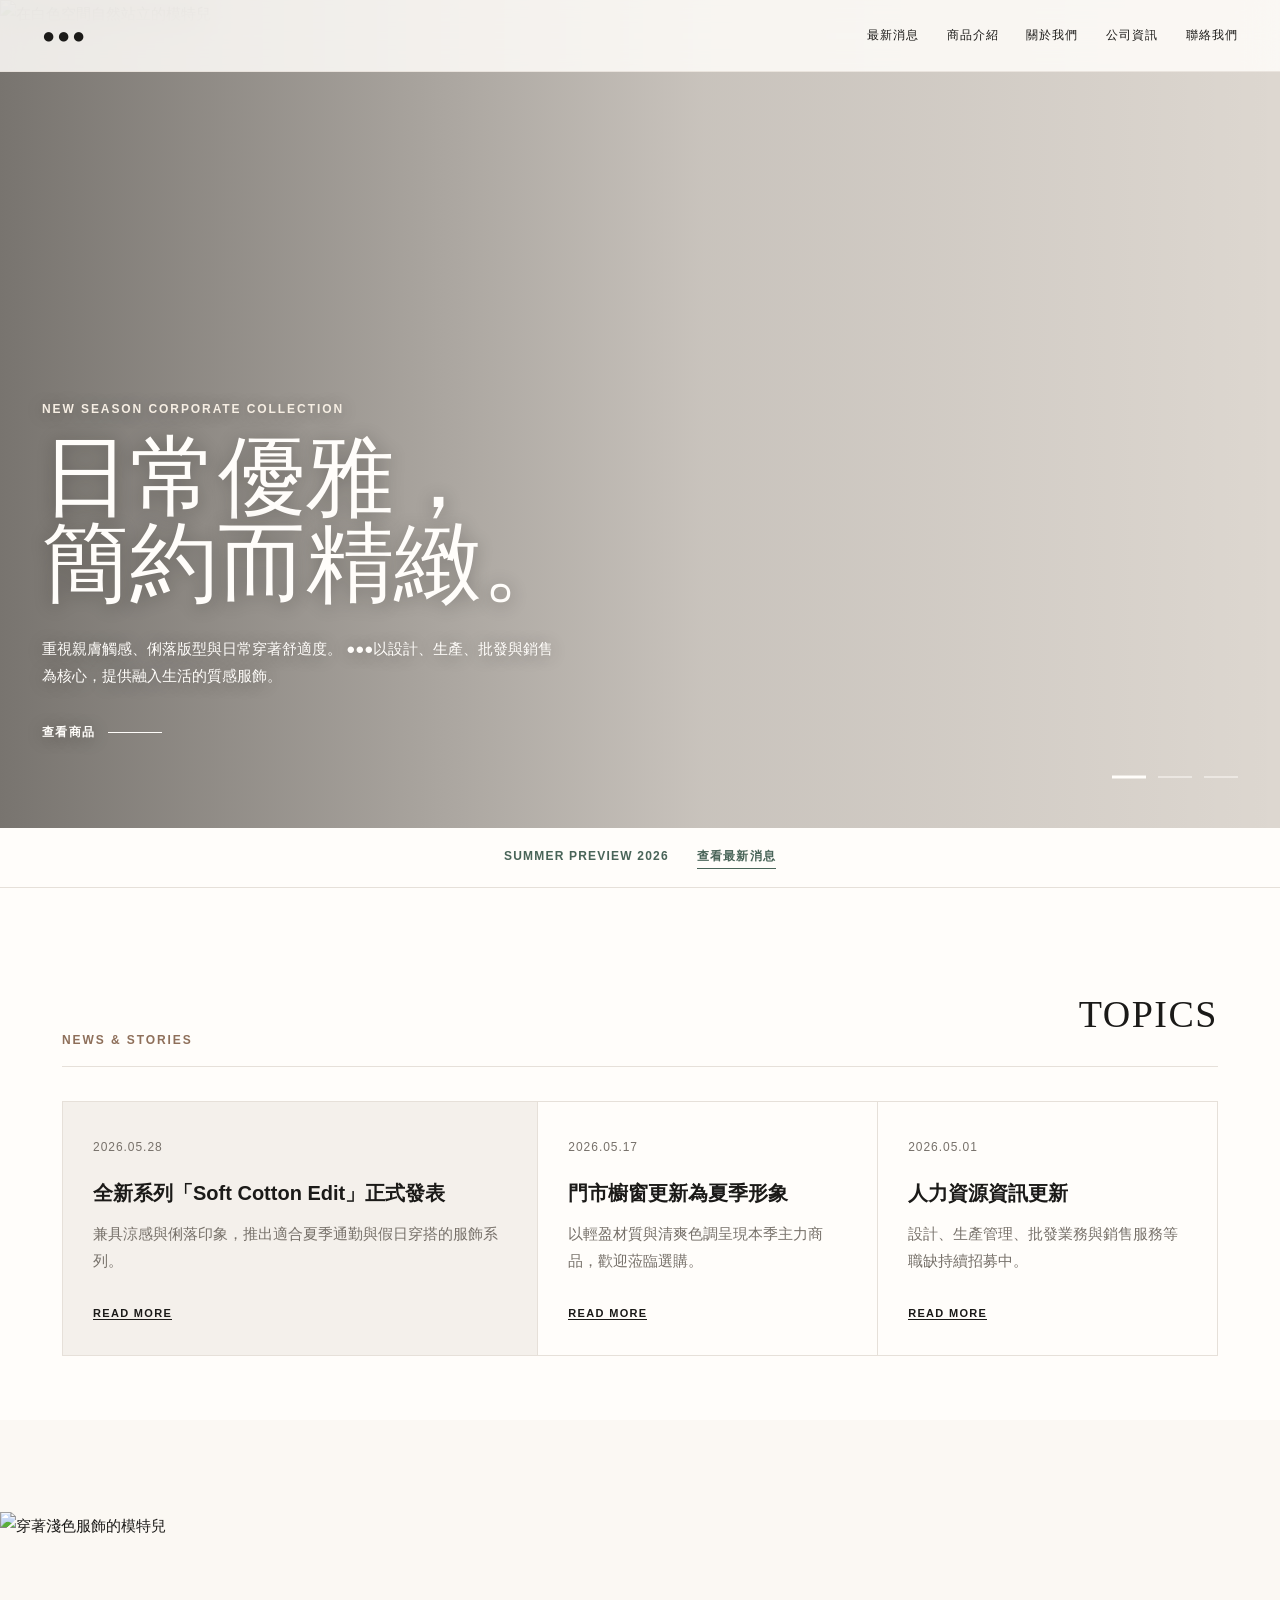
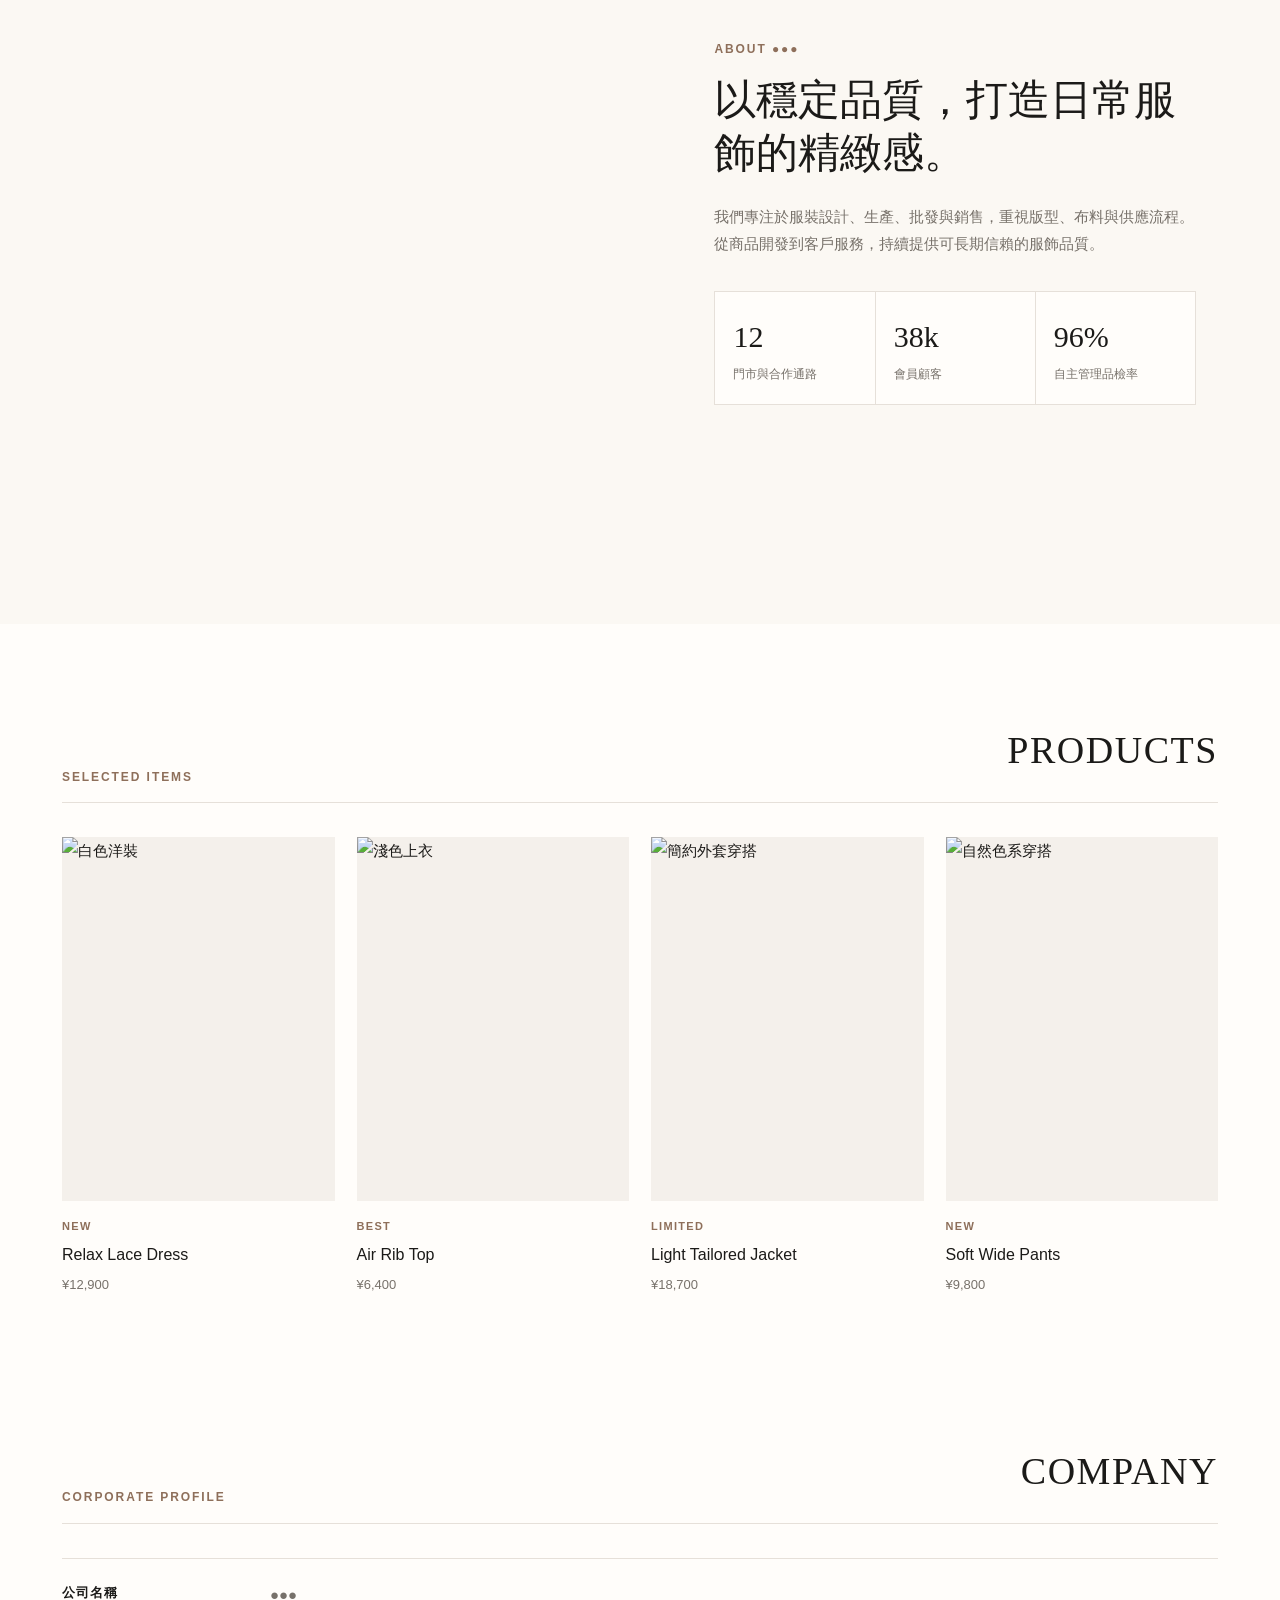
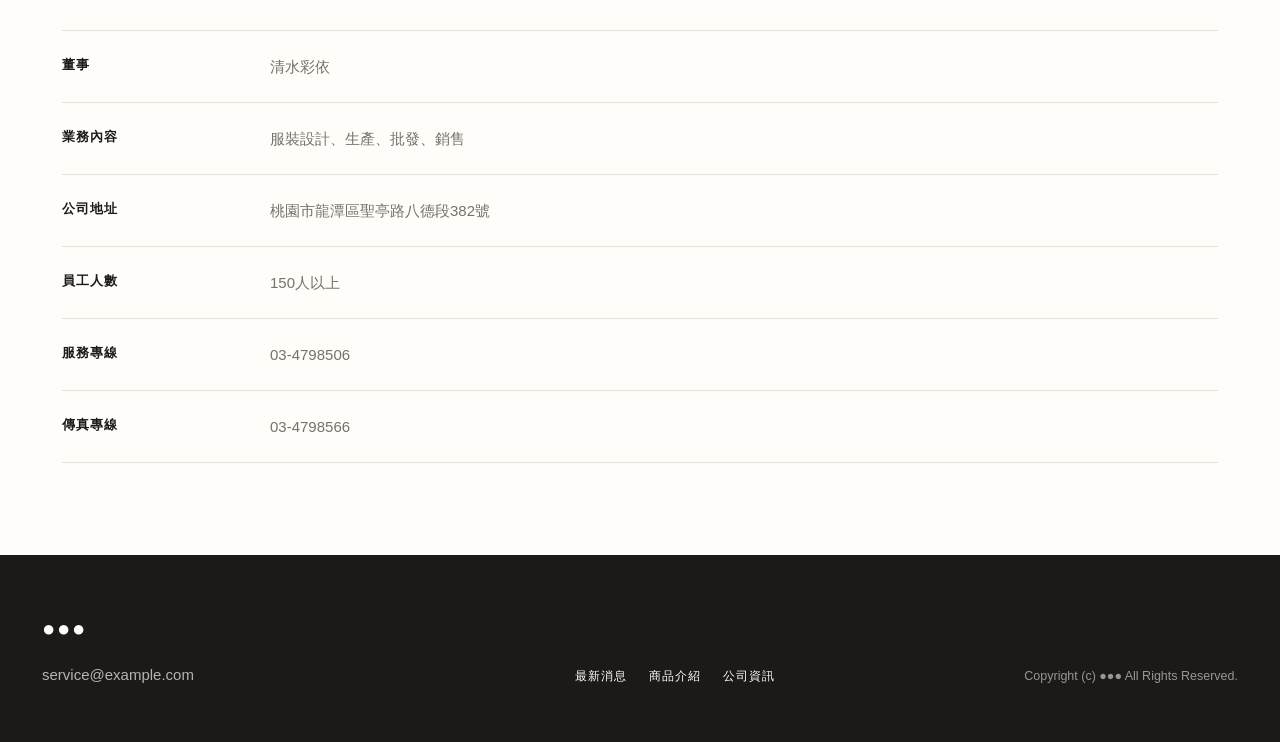
==== index.html @ ce02db8c "Create corporate preview site" ====
<!doctype html>
<html lang="ja">
  <head>
    <meta charset="utf-8">
    <meta name="viewport" content="width=device-width, initial-scale=1">
    <title>●●● | 企業網站</title>
    <meta
      name="description"
      content="●●●企業網站。介紹服裝設計、生產、批發、銷售服務，以及最新消息與商品資訊。"
    >
    <link rel="preconnect" href="https://images.unsplash.com">
    <link rel="stylesheet" href="styles.css?v=hero-spacing-2">
  </head>
  <body>
    <header class="site-header" data-header>
      <a class="brand" href="#top" aria-label="●●● top">●●●</a>
      <button class="menu-toggle" type="button" aria-label="開啟選單" aria-expanded="false" data-menu-toggle>
        <span></span>
        <span></span>
      </button>
      <nav class="site-nav" data-nav>
        <a href="#topics">最新消息</a>
        <a href="#products">商品介紹</a>
        <a href="#about">關於我們</a>
        <a href="#company">公司資訊</a>
        <a href="#contact">聯絡我們</a>
      </nav>
    </header>

    <main id="top">
      <section class="hero" aria-label="主視覺" data-hero-slider>
        <div class="hero-slides">
          <article class="hero-slide is-active" data-hero-slide>
            <picture>
              <source
                media="(max-width: 700px)"
                srcset="https://images.unsplash.com/photo-1529139574466-a303027c1d8b?auto=format&fit=crop&w=900&q=82"
              >
              <img
                src="https://images.unsplash.com/photo-1483985988355-763728e1935b?auto=format&fit=crop&w=1800&q=82"
                alt="在白色空間自然站立的模特兒"
              >
            </picture>
            <div class="hero-copy">
              <p class="eyebrow">NEW SEASON CORPORATE COLLECTION</p>
              <h1>日常優雅，<br>簡約而精緻。</h1>
              <p>
                重視親膚觸感、俐落版型與日常穿著舒適度。
                ●●●以設計、生產、批發與銷售為核心，提供融入生活的質感服飾。
              </p>
              <a class="text-link" href="#products">查看商品</a>
            </div>
          </article>

          <article class="hero-slide" data-hero-slide>
            <picture>
              <source
                media="(max-width: 700px)"
                srcset="https://images.unsplash.com/photo-1503341455253-b2e723bb3dbb?auto=format&fit=crop&w=900&q=82"
              >
              <img
                src="https://images.unsplash.com/photo-1496747611176-843222e1e57c?auto=format&fit=crop&w=1800&q=82"
                alt="穿著淺色服裝的模特兒"
              >
            </picture>
            <div class="hero-copy">
              <p class="eyebrow">SOFT COTTON EDIT</p>
              <h1>輕盈材質，<br>迎接暖日。</h1>
              <p>
                以輕盈、透氣與細緻質感打造夏季衣著。
                從通勤到假日，都能自在搭配。
              </p>
              <a class="text-link" href="#topics">查看最新消息</a>
            </div>
          </article>

          <article class="hero-slide" data-hero-slide>
            <picture>
              <source
                media="(max-width: 700px)"
                srcset="https://images.unsplash.com/photo-1515886657613-9f3515b0c78f?auto=format&fit=crop&w=900&q=82"
              >
              <img
                src="https://images.unsplash.com/photo-1509631179647-0177331693ae?auto=format&fit=crop&w=1800&q=82"
                alt="自然色系的穿搭"
              >
            </picture>
            <div class="hero-copy">
              <p class="eyebrow">BRAND PHILOSOPHY</p>
              <h1>為真實生活<br>而設計。</h1>
              <p>
                從設計、生產到銷售服務，建立穩定且完整的服飾供應流程。
                讓每一次選購都更安心、更有質感。
              </p>
              <a class="text-link" href="#about">關於我們</a>
            </div>
          </article>
        </div>

        <div class="hero-controls" aria-label="主視覺輪播操作">
          <button class="hero-dot is-active" type="button" aria-label="顯示第1張" data-hero-dot></button>
          <button class="hero-dot" type="button" aria-label="顯示第2張" data-hero-dot></button>
          <button class="hero-dot" type="button" aria-label="顯示第3張" data-hero-dot></button>
        </div>
      </section>

      <section class="announcement" aria-label="公告">
        <p>SUMMER PREVIEW 2026</p>
        <a href="#topics">查看最新消息</a>
      </section>

      <section class="section topics-section" id="topics">
        <div class="section-heading">
          <p class="eyebrow">NEWS & STORIES</p>
          <h2>TOPICS</h2>
        </div>
        <div class="topics-list">
          <article class="topic-card featured-topic">
            <time datetime="2026-05-28">2026.05.28</time>
            <h3>全新系列「Soft Cotton Edit」正式發表</h3>
            <p>兼具涼感與俐落印象，推出適合夏季通勤與假日穿搭的服飾系列。</p>
            <a href="#">READ MORE</a>
          </article>
          <article class="topic-card">
            <time datetime="2026-05-17">2026.05.17</time>
            <h3>門市櫥窗更新為夏季形象</h3>
            <p>以輕盈材質與清爽色調呈現本季主力商品，歡迎蒞臨選購。</p>
            <a href="#">READ MORE</a>
          </article>
          <article class="topic-card">
            <time datetime="2026-05-01">2026.05.01</time>
            <h3>人力資源資訊更新</h3>
            <p>設計、生產管理、批發業務與銷售服務等職缺持續招募中。</p>
            <a href="#">READ MORE</a>
          </article>
        </div>
      </section>

      <section class="section split-feature" id="about">
        <div class="feature-image">
          <img
            src="https://images.unsplash.com/photo-1515886657613-9f3515b0c78f?auto=format&fit=crop&w=1200&q=82"
            alt="穿著淺色服飾的模特兒"
          >
        </div>
        <div class="feature-copy">
          <p class="eyebrow">ABOUT ●●●</p>
          <h2>以穩定品質，打造日常服飾的精緻感。</h2>
          <p>
            我們專注於服裝設計、生產、批發與銷售，重視版型、布料與供應流程。
            從商品開發到客戶服務，持續提供可長期信賴的服飾品質。
          </p>
          <dl class="stats">
            <div>
              <dt>12</dt>
              <dd>門市與合作通路</dd>
            </div>
            <div>
              <dt>38k</dt>
              <dd>會員顧客</dd>
            </div>
            <div>
              <dt>96%</dt>
              <dd>自主管理品檢率</dd>
            </div>
          </dl>
        </div>
      </section>

      <section class="section product-section" id="products">
        <div class="section-heading">
          <p class="eyebrow">SELECTED ITEMS</p>
          <h2>PRODUCTS</h2>
        </div>
        <div class="product-grid">
          <article class="product-card">
            <img
              src="https://images.unsplash.com/photo-1539008835657-9e8e9680c956?auto=format&fit=crop&w=900&q=82"
              alt="白色洋裝"
            >
            <div>
              <span>NEW</span>
              <h3>Relax Lace Dress</h3>
              <p>¥12,900</p>
            </div>
          </article>
          <article class="product-card">
            <img
              src="https://images.unsplash.com/photo-1495385794356-15371f348c31?auto=format&fit=crop&w=900&q=82"
              alt="淺色上衣"
            >
            <div>
              <span>BEST</span>
              <h3>Air Rib Top</h3>
              <p>¥6,400</p>
            </div>
          </article>
          <article class="product-card">
            <img
              src="https://images.unsplash.com/photo-1503342217505-b0a15ec3261c?auto=format&fit=crop&w=900&q=82"
              alt="簡約外套穿搭"
            >
            <div>
              <span>LIMITED</span>
              <h3>Light Tailored Jacket</h3>
              <p>¥18,700</p>
            </div>
          </article>
          <article class="product-card">
            <img
              src="https://images.unsplash.com/photo-1509631179647-0177331693ae?auto=format&fit=crop&w=900&q=82"
              alt="自然色系穿搭"
            >
            <div>
              <span>NEW</span>
              <h3>Soft Wide Pants</h3>
              <p>¥9,800</p>
            </div>
          </article>
        </div>
      </section>

      <section class="section company-section" id="company">
        <div class="section-heading">
          <p class="eyebrow">CORPORATE PROFILE</p>
          <h2>COMPANY</h2>
        </div>
        <div class="company-table" role="table" aria-label="公司資訊">
          <div role="row">
            <strong role="cell">公司名稱</strong>
            <span role="cell">●●●</span>
          </div>
          <div role="row">
            <strong role="cell">董事</strong>
            <span role="cell">清水彩依</span>
          </div>
          <div role="row">
            <strong role="cell">業務內容</strong>
            <span role="cell">服裝設計、生產、批發、銷售</span>
          </div>
          <div role="row">
            <strong role="cell">公司地址</strong>
            <span role="cell">桃園市龍潭區聖亭路八德段382號</span>
          </div>
          <div role="row">
            <strong role="cell">員工人數</strong>
            <span role="cell">150人以上</span>
          </div>
          <div role="row">
            <strong role="cell">服務專線</strong>
            <span role="cell">03-4798506</span>
          </div>
          <div role="row">
            <strong role="cell">傳真專線</strong>
            <span role="cell">03-4798566</span>
          </div>
        </div>
      </section>
    </main>

    <footer class="site-footer" id="contact">
      <div>
        <a class="brand" href="#top">●●●</a>
        <p>service@example.com</p>
      </div>
      <nav aria-label="頁尾導覽">
        <a href="#topics">最新消息</a>
        <a href="#products">商品介紹</a>
        <a href="#company">公司資訊</a>
      </nav>
      <small>Copyright (c) ●●● All Rights Reserved.</small>
    </footer>

    <script src="script.js"></script>
  </body>
</html>
---- styles.css ----
:root {
  --ink: #1b1a18;
  --muted: #77716a;
  --line: #e6e0d9;
  --paper: #fffdfa;
  --soft: #f4f0eb;
  --accent: #8e6f5a;
  --green: #496458;
}

* {
  box-sizing: border-box;
}

html {
  scroll-behavior: smooth;
}

body {
  margin: 0;
  background: var(--paper);
  color: var(--ink);
  font-family: "Helvetica Neue", Arial, "Hiragino Kaku Gothic ProN", Meiryo, sans-serif;
  font-size: 15px;
  line-height: 1.8;
}

a {
  color: inherit;
  text-decoration: none;
}

img {
  display: block;
  width: 100%;
}

.site-header {
  position: fixed;
  z-index: 20;
  top: 0;
  left: 0;
  right: 0;
  display: flex;
  align-items: center;
  justify-content: space-between;
  min-height: 72px;
  padding: 0 42px;
  background: rgba(255, 253, 250, 0.86);
  border-bottom: 1px solid rgba(230, 224, 217, 0.8);
  backdrop-filter: blur(16px);
  transition: background 0.25s ease, min-height 0.25s ease;
}

.site-header.is-scrolled {
  min-height: 60px;
  background: rgba(255, 253, 250, 0.96);
}

.brand {
  font-family: Georgia, "Times New Roman", serif;
  font-size: 22px;
  letter-spacing: 0.08em;
  white-space: nowrap;
}

.site-nav {
  display: flex;
  align-items: center;
  gap: 28px;
  font-size: 12px;
  letter-spacing: 0.08em;
}

.site-nav a {
  position: relative;
  padding: 6px 0;
}

.site-nav a::after {
  position: absolute;
  left: 0;
  right: 0;
  bottom: 0;
  height: 1px;
  background: currentColor;
  content: "";
  transform: scaleX(0);
  transform-origin: left;
  transition: transform 0.25s ease;
}

.site-nav a:hover::after {
  transform: scaleX(1);
}

.menu-toggle {
  display: none;
  width: 42px;
  height: 42px;
  padding: 0;
  background: transparent;
  border: 0;
}

.menu-toggle span {
  display: block;
  width: 24px;
  height: 1px;
  margin: 7px auto;
  background: var(--ink);
}

.hero {
  position: relative;
  min-height: 92vh;
  display: grid;
  align-items: end;
  overflow: hidden;
  background: #ddd7d0;
}

.hero-slides,
.hero-slide,
.hero-slide picture,
.hero-slide img {
  position: absolute;
  inset: 0;
  height: 100%;
}

.hero-slide {
  display: grid;
  align-items: end;
  opacity: 0;
  visibility: hidden;
  transition: opacity 1s ease, visibility 1s ease;
}

.hero-slide.is-active {
  opacity: 1;
  visibility: visible;
}

.hero-slide img {
  object-fit: cover;
  object-position: center;
  filter: saturate(0.9);
  transform: scale(1.03);
  transition: transform 6s ease;
}

.hero-slide.is-active img {
  transform: scale(1);
}

.hero::after {
  position: absolute;
  inset: 0;
  background: linear-gradient(90deg, rgba(20, 18, 15, 0.5), rgba(20, 18, 15, 0.1) 55%, rgba(20, 18, 15, 0));
  content: "";
}

.hero-copy {
  position: relative;
  z-index: 1;
  max-width: 720px;
  padding: 128px 42px 84px;
  color: #fffdfa;
  align-self: end;
  text-shadow: 0 2px 18px rgba(20, 18, 15, 0.32);
}

.hero-controls {
  position: absolute;
  z-index: 2;
  right: 42px;
  bottom: 42px;
  display: flex;
  gap: 12px;
}

.hero-dot {
  width: 34px;
  height: 2px;
  padding: 10px 0;
  background: transparent;
  border: 0;
  cursor: pointer;
}

.hero-dot::before {
  display: block;
  width: 100%;
  height: 2px;
  background: rgba(255, 253, 250, 0.45);
  content: "";
  transition: background 0.25s ease, transform 0.25s ease;
}

.hero-dot.is-active::before,
.hero-dot:hover::before {
  background: #fffdfa;
  transform: scaleY(1.5);
}

.eyebrow {
  margin: 0 0 14px;
  color: var(--accent);
  font-size: 12px;
  font-weight: 700;
  letter-spacing: 0.16em;
}

.hero-copy .eyebrow {
  color: #f6eee3;
}

h1,
h2,
h3,
p {
  overflow-wrap: anywhere;
}

h1 {
  margin: 0;
  font-family: Georgia, "Times New Roman", serif;
  font-size: clamp(44px, 7vw, 88px);
  font-weight: 400;
  line-height: 0.98;
}

.hero-copy p:not(.eyebrow) {
  max-width: 520px;
  margin: 28px 0;
}

.text-link {
  display: inline-flex;
  align-items: center;
  gap: 12px;
  font-size: 12px;
  font-weight: 700;
  letter-spacing: 0.12em;
}

.text-link::after {
  width: 54px;
  height: 1px;
  background: currentColor;
  content: "";
}

.announcement {
  display: flex;
  justify-content: center;
  gap: 28px;
  padding: 18px 24px;
  border-bottom: 1px solid var(--line);
  color: var(--green);
  font-size: 12px;
  font-weight: 700;
  letter-spacing: 0.1em;
  text-align: center;
}

.announcement p {
  margin: 0;
}

.announcement a {
  border-bottom: 1px solid currentColor;
}

.section {
  max-width: 1240px;
  margin: 0 auto;
  padding: 92px 42px;
}

.section-heading {
  display: flex;
  align-items: end;
  justify-content: space-between;
  gap: 28px;
  margin-bottom: 34px;
  border-bottom: 1px solid var(--line);
}

.section-heading h2 {
  margin: 0 0 18px;
  font-family: Georgia, "Times New Roman", serif;
  font-size: 38px;
  font-weight: 400;
  letter-spacing: 0.04em;
}

.topics-section {
  padding-bottom: 64px;
}

.topics-list {
  display: grid;
  grid-template-columns: 1.4fr 1fr 1fr;
  gap: 1px;
  background: var(--line);
  border: 1px solid var(--line);
}

.topic-card {
  min-height: 240px;
  padding: 30px;
  background: var(--paper);
}

.topic-card time {
  color: var(--muted);
  font-size: 12px;
  letter-spacing: 0.08em;
}

.topic-card h3 {
  margin: 20px 0 12px;
  font-size: 20px;
  line-height: 1.45;
}

.topic-card p {
  margin: 0 0 24px;
  color: var(--muted);
}

.topic-card a {
  font-size: 11px;
  font-weight: 700;
  letter-spacing: 0.12em;
  border-bottom: 1px solid currentColor;
}

.featured-topic {
  background: var(--soft);
}

.split-feature {
  display: grid;
  grid-template-columns: minmax(0, 1fr) minmax(320px, 0.8fr);
  gap: 60px;
  align-items: center;
  max-width: none;
  padding-left: 0;
  background: #fbf8f3;
}

.feature-image {
  min-height: 620px;
}

.feature-image img {
  height: 100%;
  min-height: 620px;
  object-fit: cover;
}

.feature-copy {
  max-width: 560px;
  padding-right: 42px;
}

.feature-copy h2 {
  margin: 0 0 24px;
  font-family: Georgia, "Times New Roman", serif;
  font-size: 42px;
  font-weight: 400;
  line-height: 1.25;
}

.feature-copy > p:not(.eyebrow) {
  color: var(--muted);
}

.stats {
  display: grid;
  grid-template-columns: repeat(3, 1fr);
  gap: 1px;
  margin: 34px 0 0;
  background: var(--line);
  border: 1px solid var(--line);
}

.stats div {
  padding: 18px;
  background: var(--paper);
}

.stats dt {
  font-family: Georgia, "Times New Roman", serif;
  font-size: 30px;
}

.stats dd {
  margin: 0;
  color: var(--muted);
  font-size: 12px;
}

.product-grid {
  display: grid;
  grid-template-columns: repeat(4, minmax(0, 1fr));
  gap: 22px;
}

.product-card {
  position: relative;
}

.product-card img {
  aspect-ratio: 3 / 4;
  object-fit: cover;
  background: var(--soft);
}

.product-card div {
  display: grid;
  gap: 4px;
  padding: 16px 0 0;
}

.product-card span {
  color: var(--accent);
  font-size: 11px;
  font-weight: 700;
  letter-spacing: 0.12em;
}

.product-card h3 {
  margin: 0;
  font-size: 16px;
  font-weight: 500;
}

.product-card p {
  margin: 0;
  color: var(--muted);
  font-size: 13px;
}

.company-section {
  padding-top: 48px;
}

.company-table {
  border-top: 1px solid var(--line);
}

.company-table div {
  display: grid;
  grid-template-columns: 180px 1fr;
  gap: 28px;
  padding: 22px 0;
  border-bottom: 1px solid var(--line);
}

.company-table strong {
  font-size: 13px;
  letter-spacing: 0.08em;
}

.company-table span {
  color: var(--muted);
}

.site-footer {
  display: grid;
  grid-template-columns: 1.2fr 1fr auto;
  gap: 28px;
  align-items: end;
  padding: 54px 42px;
  background: var(--ink);
  color: #fffdfa;
}

.site-footer p {
  margin: 12px 0 0;
  color: rgba(255, 253, 250, 0.68);
}

.site-footer nav {
  display: flex;
  flex-wrap: wrap;
  gap: 22px;
  font-size: 12px;
  letter-spacing: 0.08em;
}

.site-footer small {
  color: rgba(255, 253, 250, 0.55);
}

@media (max-width: 900px) {
  .site-header {
    padding: 0 22px;
  }

  .menu-toggle {
    display: block;
  }

  .site-nav {
    position: fixed;
    top: 60px;
    left: 0;
    right: 0;
    display: none;
    padding: 24px 22px 30px;
    background: rgba(255, 253, 250, 0.98);
    border-bottom: 1px solid var(--line);
  }

  .site-nav.is-open {
    display: grid;
    gap: 12px;
  }

  .hero {
    min-height: 86vh;
  }

  .hero-copy {
    padding: 112px 24px 64px;
  }

  .hero-controls {
    right: 24px;
    bottom: 28px;
  }

  .announcement {
    flex-direction: column;
    gap: 6px;
  }

  .section {
    padding: 72px 24px;
  }

  .topics-list,
  .product-grid {
    grid-template-columns: repeat(2, minmax(0, 1fr));
  }

  .featured-topic {
    grid-column: 1 / -1;
  }

  .split-feature {
    grid-template-columns: 1fr;
    gap: 34px;
    padding-left: 0;
    padding-right: 0;
  }

  .feature-image,
  .feature-image img {
    min-height: 460px;
  }

  .feature-copy {
    max-width: none;
    padding: 0 24px 72px;
  }

  .site-footer {
    grid-template-columns: 1fr;
  }
}

@media (max-width: 560px) {
  .brand {
    font-size: 18px;
  }

  h1 {
    font-size: 42px;
  }

  .section-heading {
    display: block;
  }

  .topics-list,
  .product-grid,
  .stats {
    grid-template-columns: 1fr;
  }

  .topic-card {
    min-height: auto;
    padding: 24px;
  }

  .feature-copy h2,
  .section-heading h2 {
    font-size: 32px;
  }

  .company-table div {
    grid-template-columns: 1fr;
    gap: 8px;
  }
}
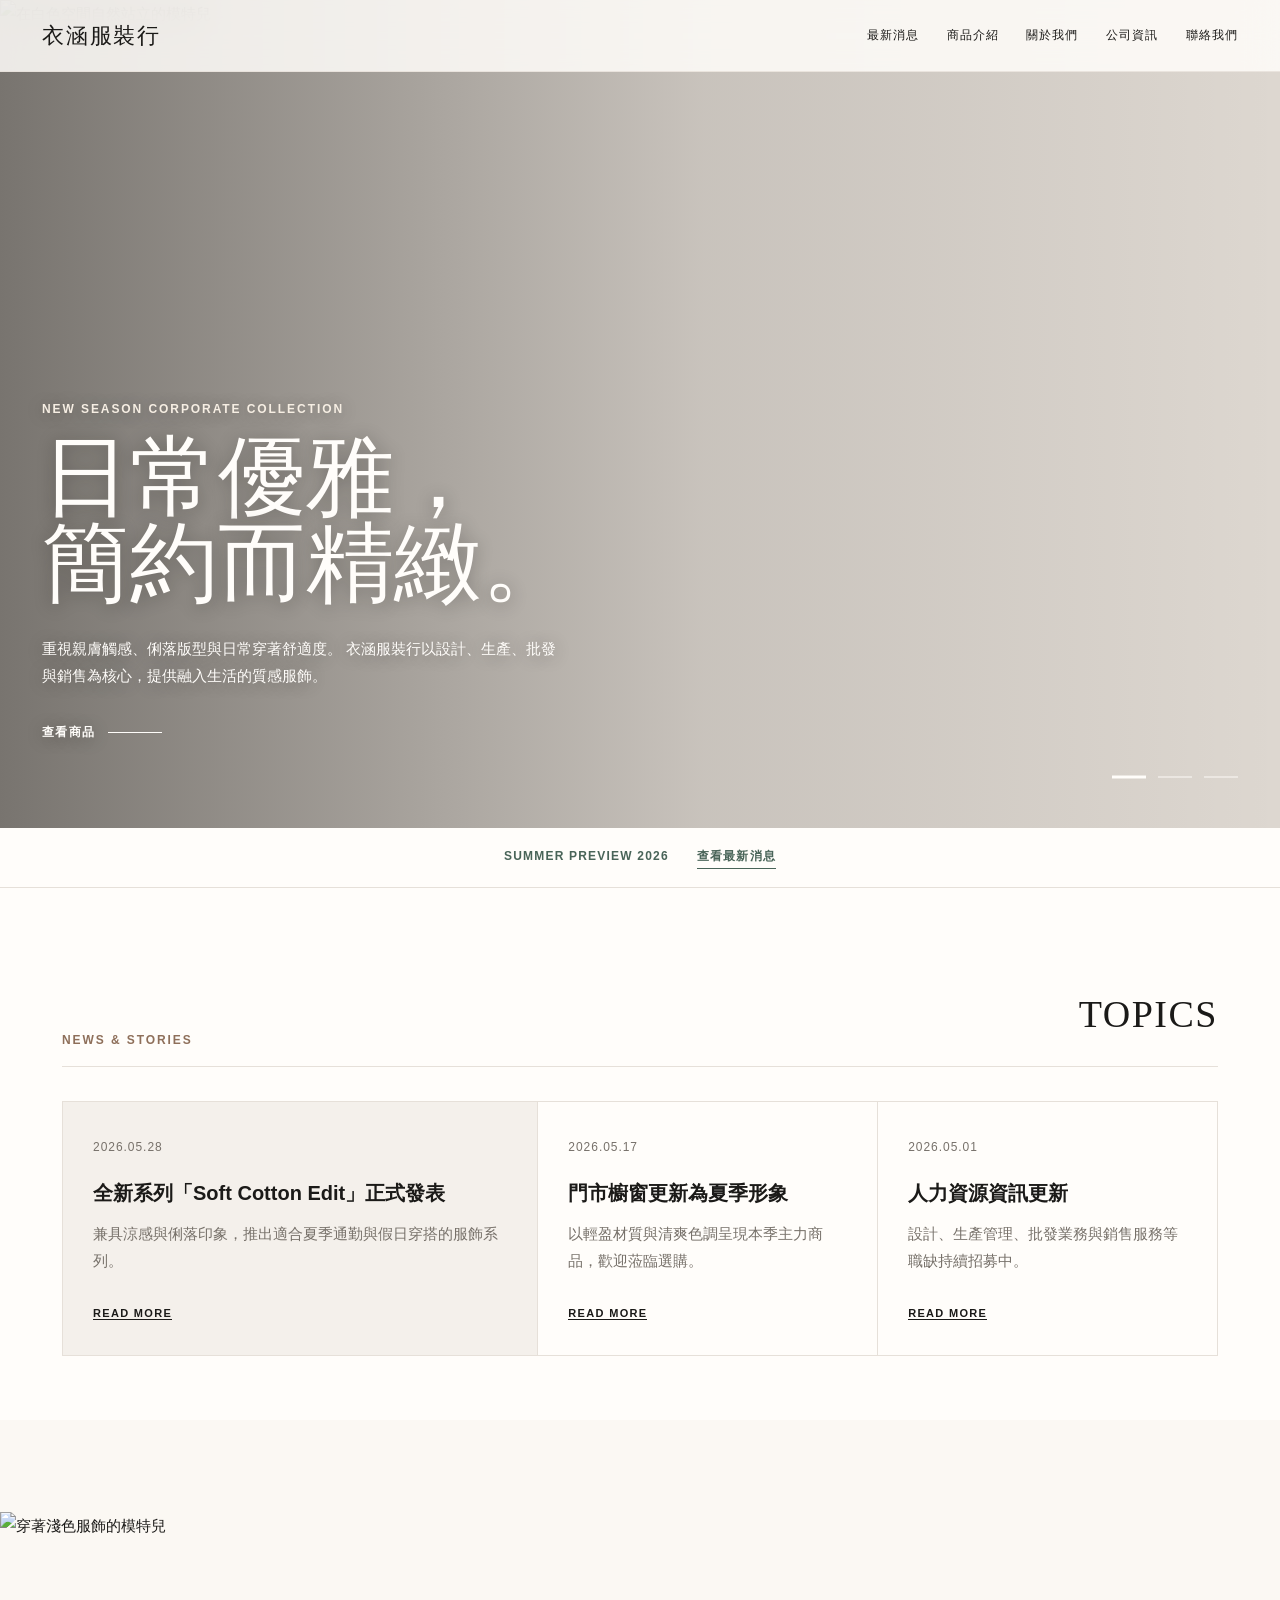
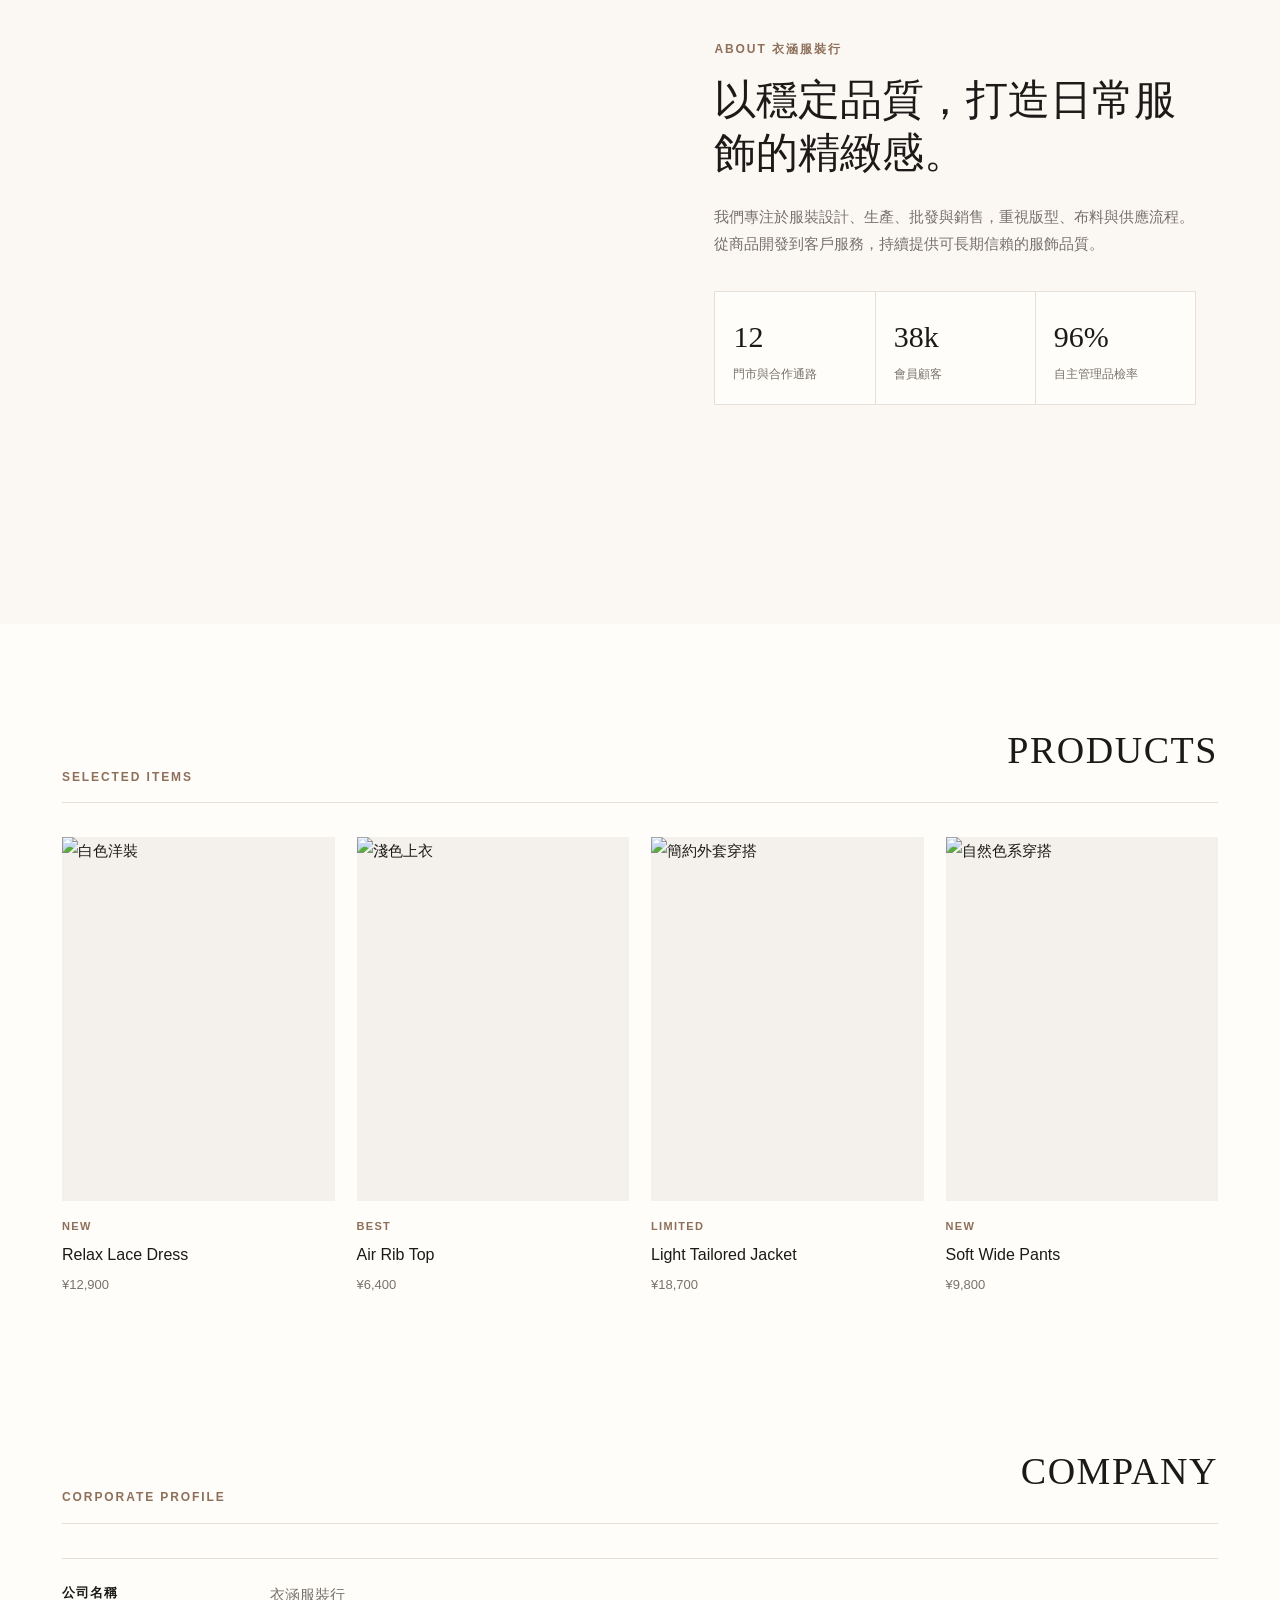
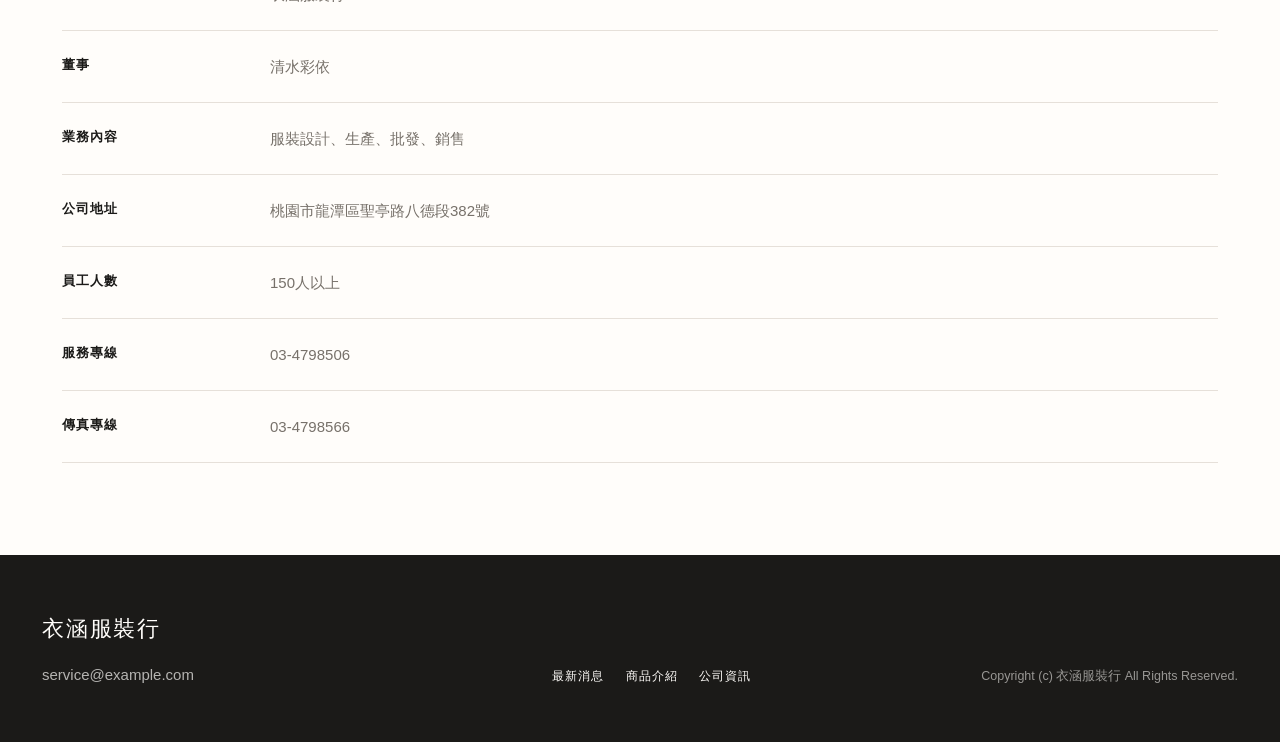
==== commit 8b5551c1: "Update company name" ====
--- a/index.html
+++ b/index.html
@@ -3,17 +3,17 @@
   <head>
     <meta charset="utf-8">
     <meta name="viewport" content="width=device-width, initial-scale=1">
-    <title>●●● | 企業網站</title>
+    <title>衣涵服裝行 | 企業網站</title>
     <meta
       name="description"
-      content="●●●企業網站。介紹服裝設計、生產、批發、銷售服務，以及最新消息與商品資訊。"
+      content="衣涵服裝行企業網站。介紹服裝設計、生產、批發、銷售服務，以及最新消息與商品資訊。"
     >
     <link rel="preconnect" href="https://images.unsplash.com">
     <link rel="stylesheet" href="styles.css?v=hero-spacing-2">
   </head>
   <body>
     <header class="site-header" data-header>
-      <a class="brand" href="#top" aria-label="●●● top">●●●</a>
+      <a class="brand" href="#top" aria-label="衣涵服裝行 top">衣涵服裝行</a>
       <button class="menu-toggle" type="button" aria-label="開啟選單" aria-expanded="false" data-menu-toggle>
         <span></span>
         <span></span>
@@ -46,7 +46,7 @@
               <h1>日常優雅，<br>簡約而精緻。</h1>
               <p>
                 重視親膚觸感、俐落版型與日常穿著舒適度。
-                ●●●以設計、生產、批發與銷售為核心，提供融入生活的質感服飾。
+                衣涵服裝行以設計、生產、批發與銷售為核心，提供融入生活的質感服飾。
               </p>
               <a class="text-link" href="#products">查看商品</a>
             </div>
@@ -144,7 +144,7 @@
           >
         </div>
         <div class="feature-copy">
-          <p class="eyebrow">ABOUT ●●●</p>
+          <p class="eyebrow">ABOUT 衣涵服裝行</p>
           <h2>以穩定品質，打造日常服飾的精緻感。</h2>
           <p>
             我們專注於服裝設計、生產、批發與銷售，重視版型、布料與供應流程。
@@ -228,7 +228,7 @@
         <div class="company-table" role="table" aria-label="公司資訊">
           <div role="row">
             <strong role="cell">公司名稱</strong>
-            <span role="cell">●●●</span>
+            <span role="cell">衣涵服裝行</span>
           </div>
           <div role="row">
             <strong role="cell">董事</strong>
@@ -260,7 +260,7 @@
 
     <footer class="site-footer" id="contact">
       <div>
-        <a class="brand" href="#top">●●●</a>
+        <a class="brand" href="#top">衣涵服裝行</a>
         <p>service@example.com</p>
       </div>
       <nav aria-label="頁尾導覽">
@@ -268,7 +268,7 @@
         <a href="#products">商品介紹</a>
         <a href="#company">公司資訊</a>
       </nav>
-      <small>Copyright (c) ●●● All Rights Reserved.</small>
+      <small>Copyright (c) 衣涵服裝行 All Rights Reserved.</small>
     </footer>
 
     <script src="script.js"></script>
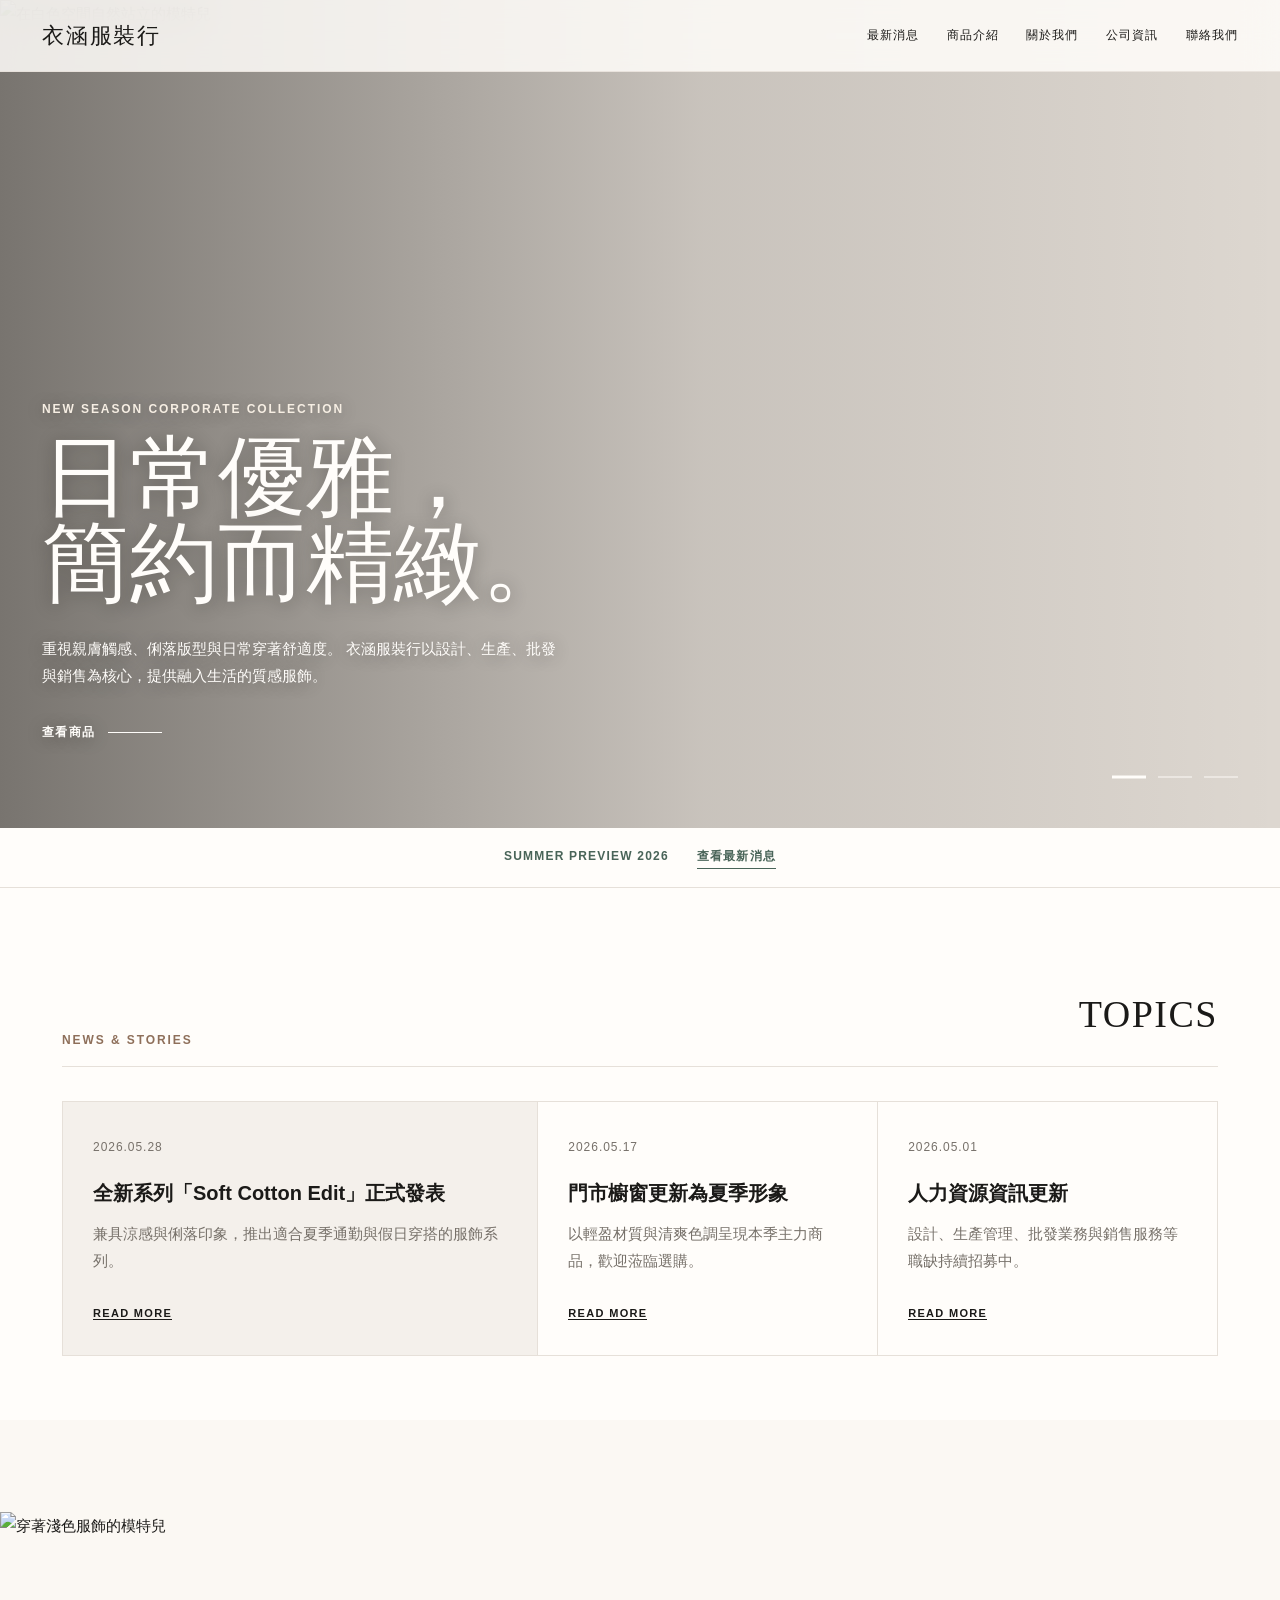
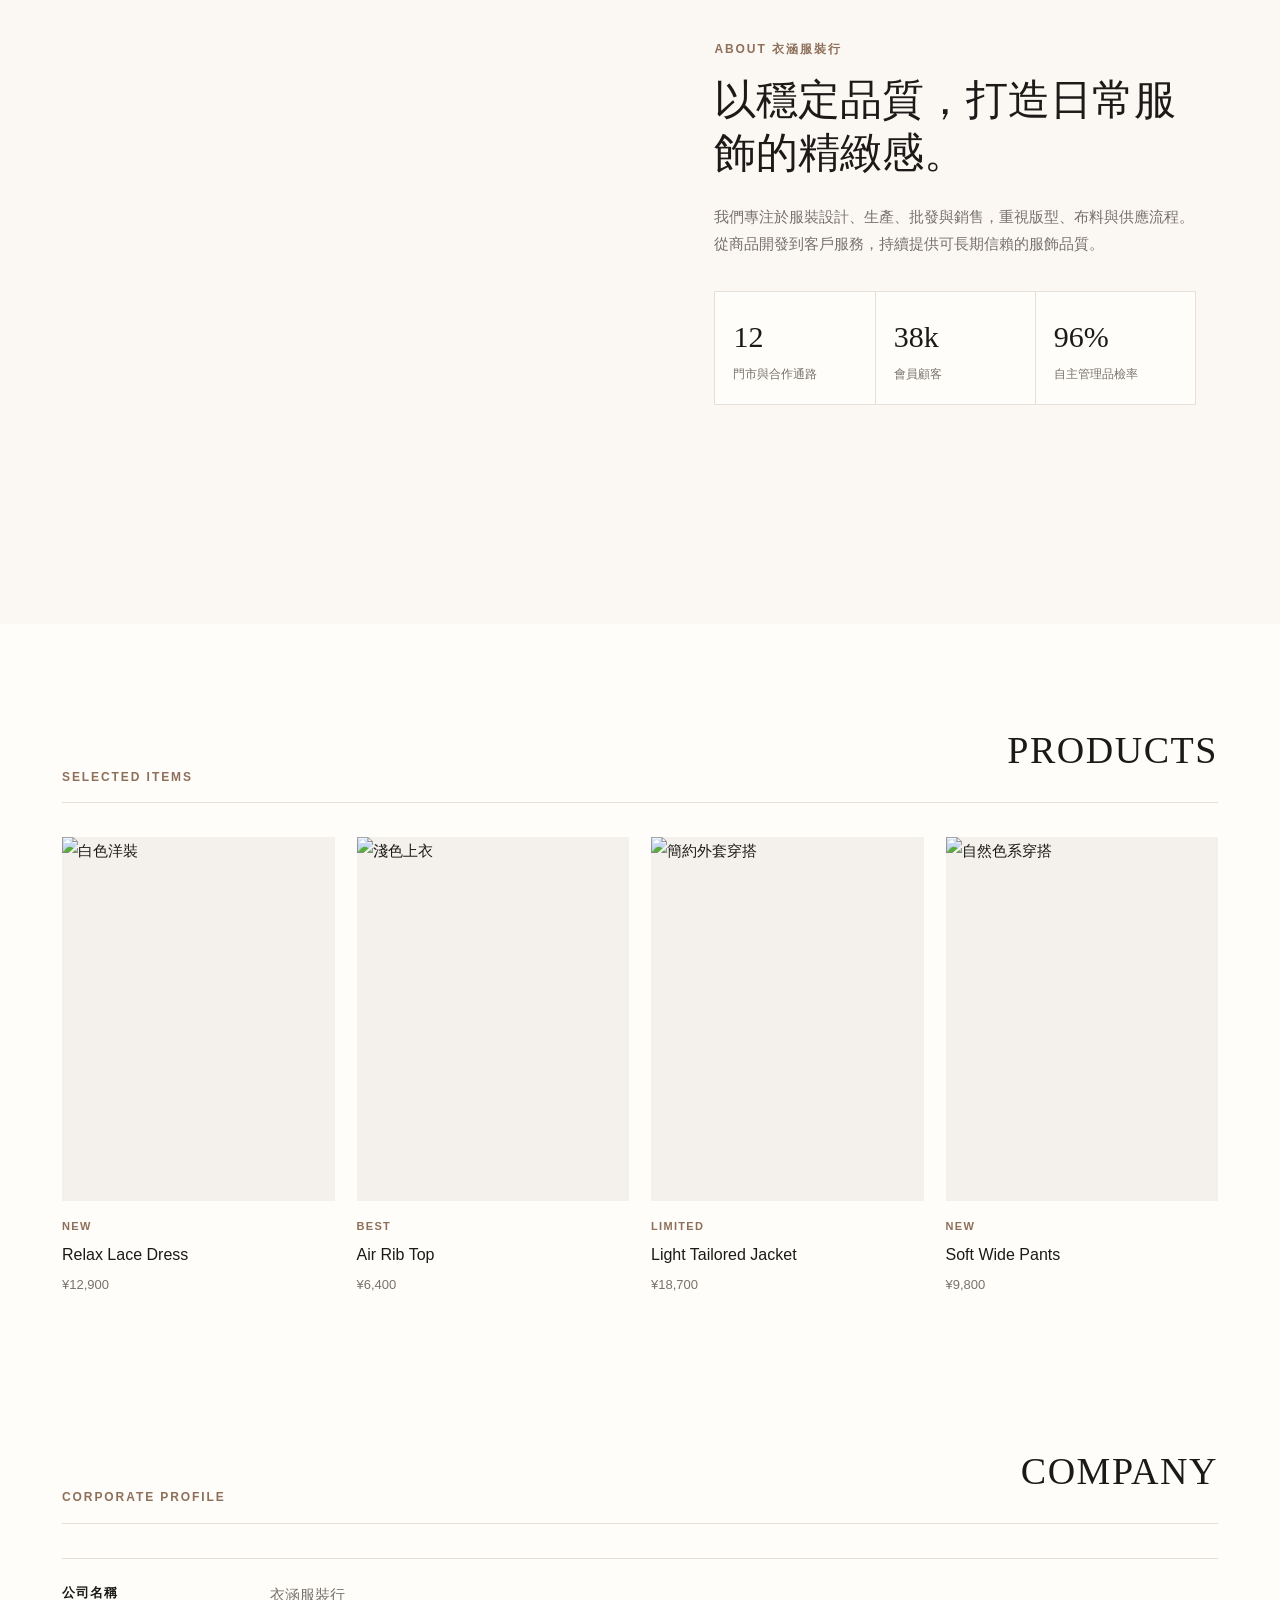
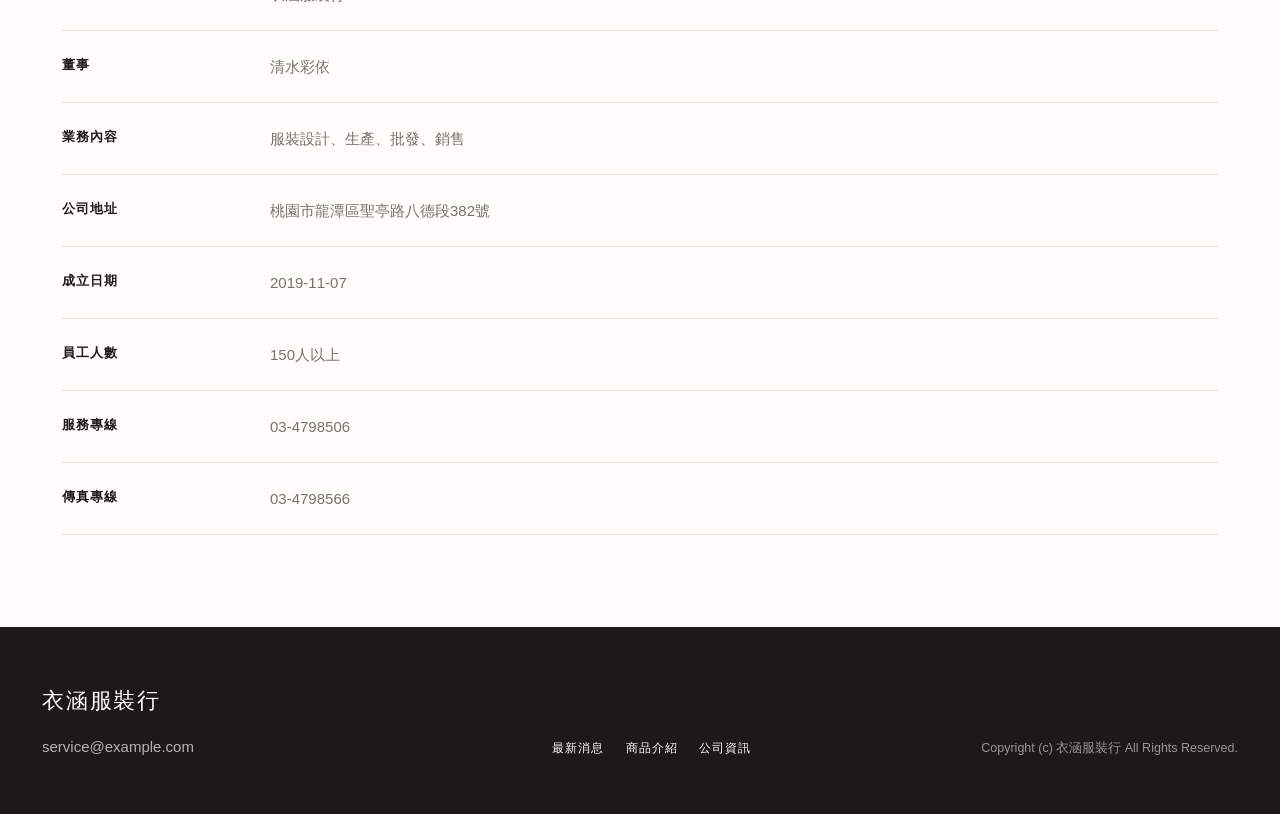
==== commit ae325f8b: "Add establishment date" ====
--- a/index.html
+++ b/index.html
@@ -243,6 +243,10 @@
             <span role="cell">桃園市龍潭區聖亭路八德段382號</span>
           </div>
           <div role="row">
+            <strong role="cell">成立日期</strong>
+            <span role="cell">2019-11-07</span>
+          </div>
+          <div role="row">
             <strong role="cell">員工人數</strong>
             <span role="cell">150人以上</span>
           </div>
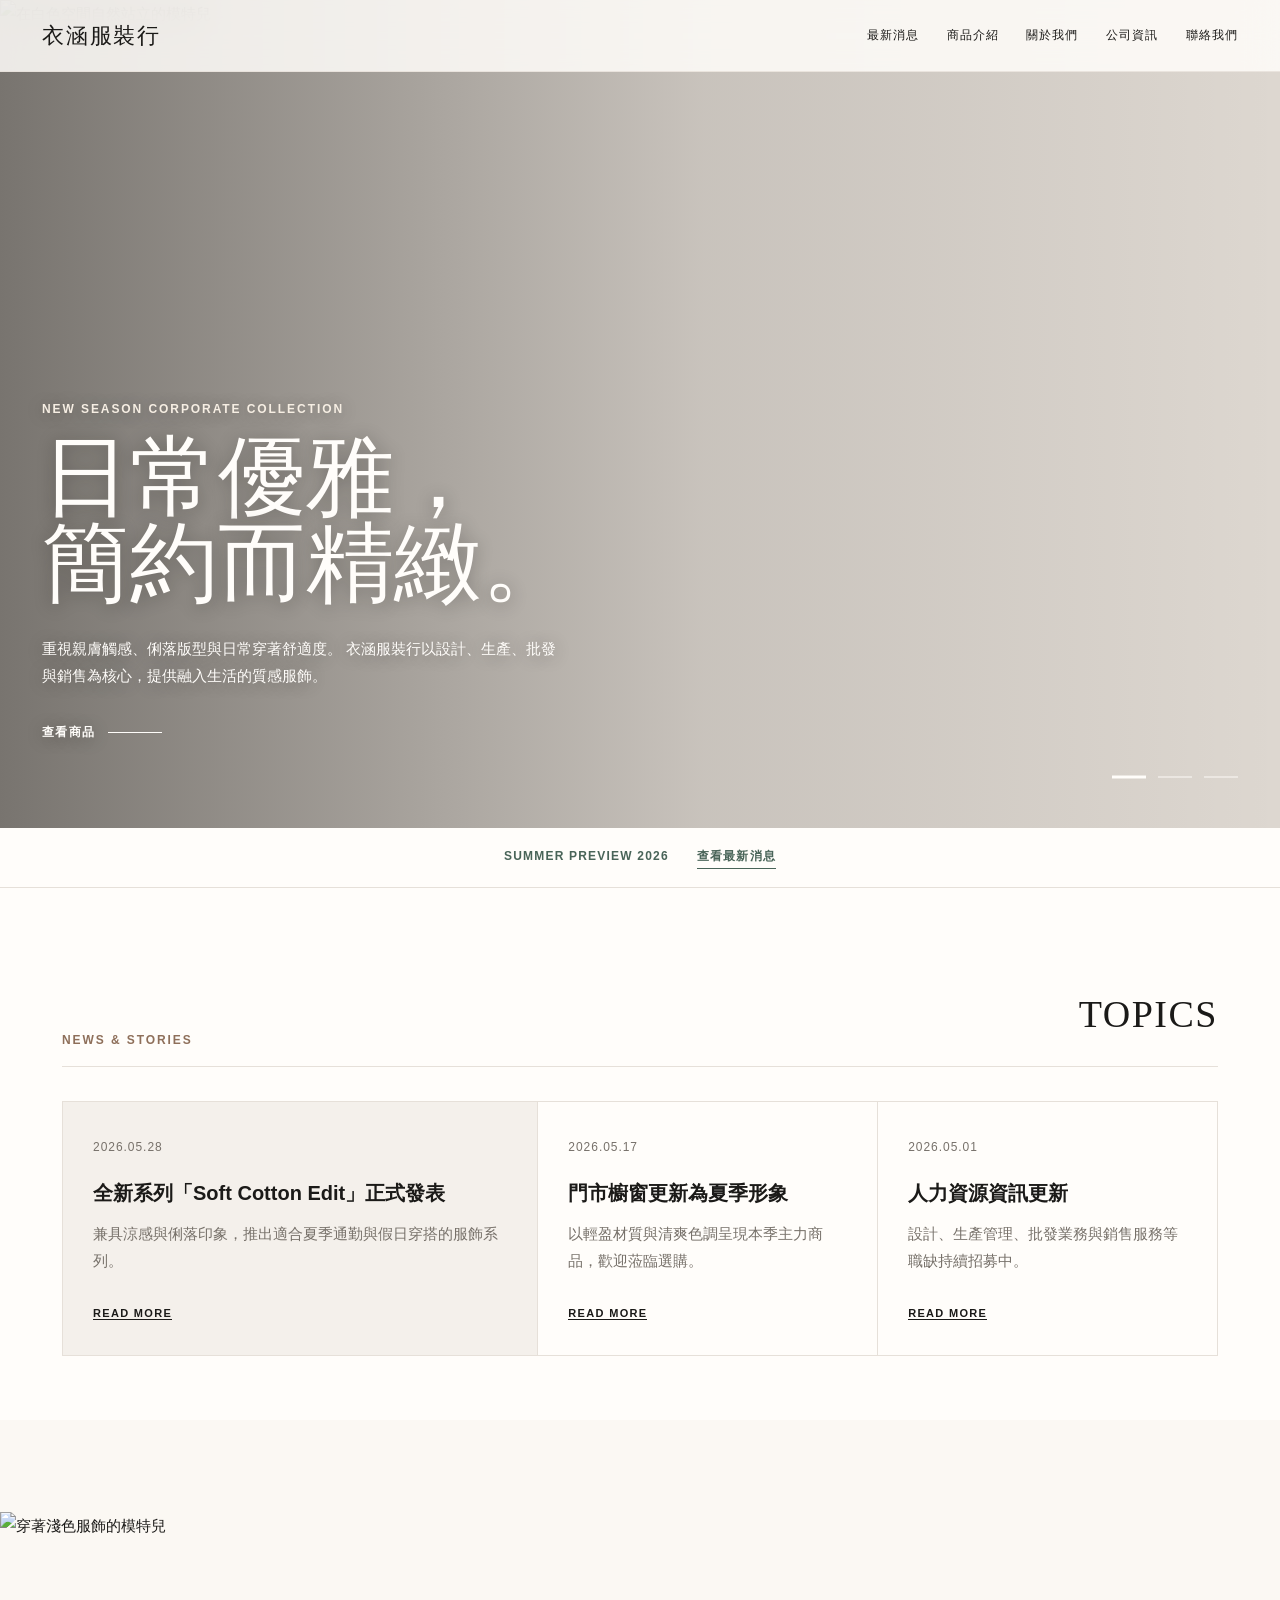
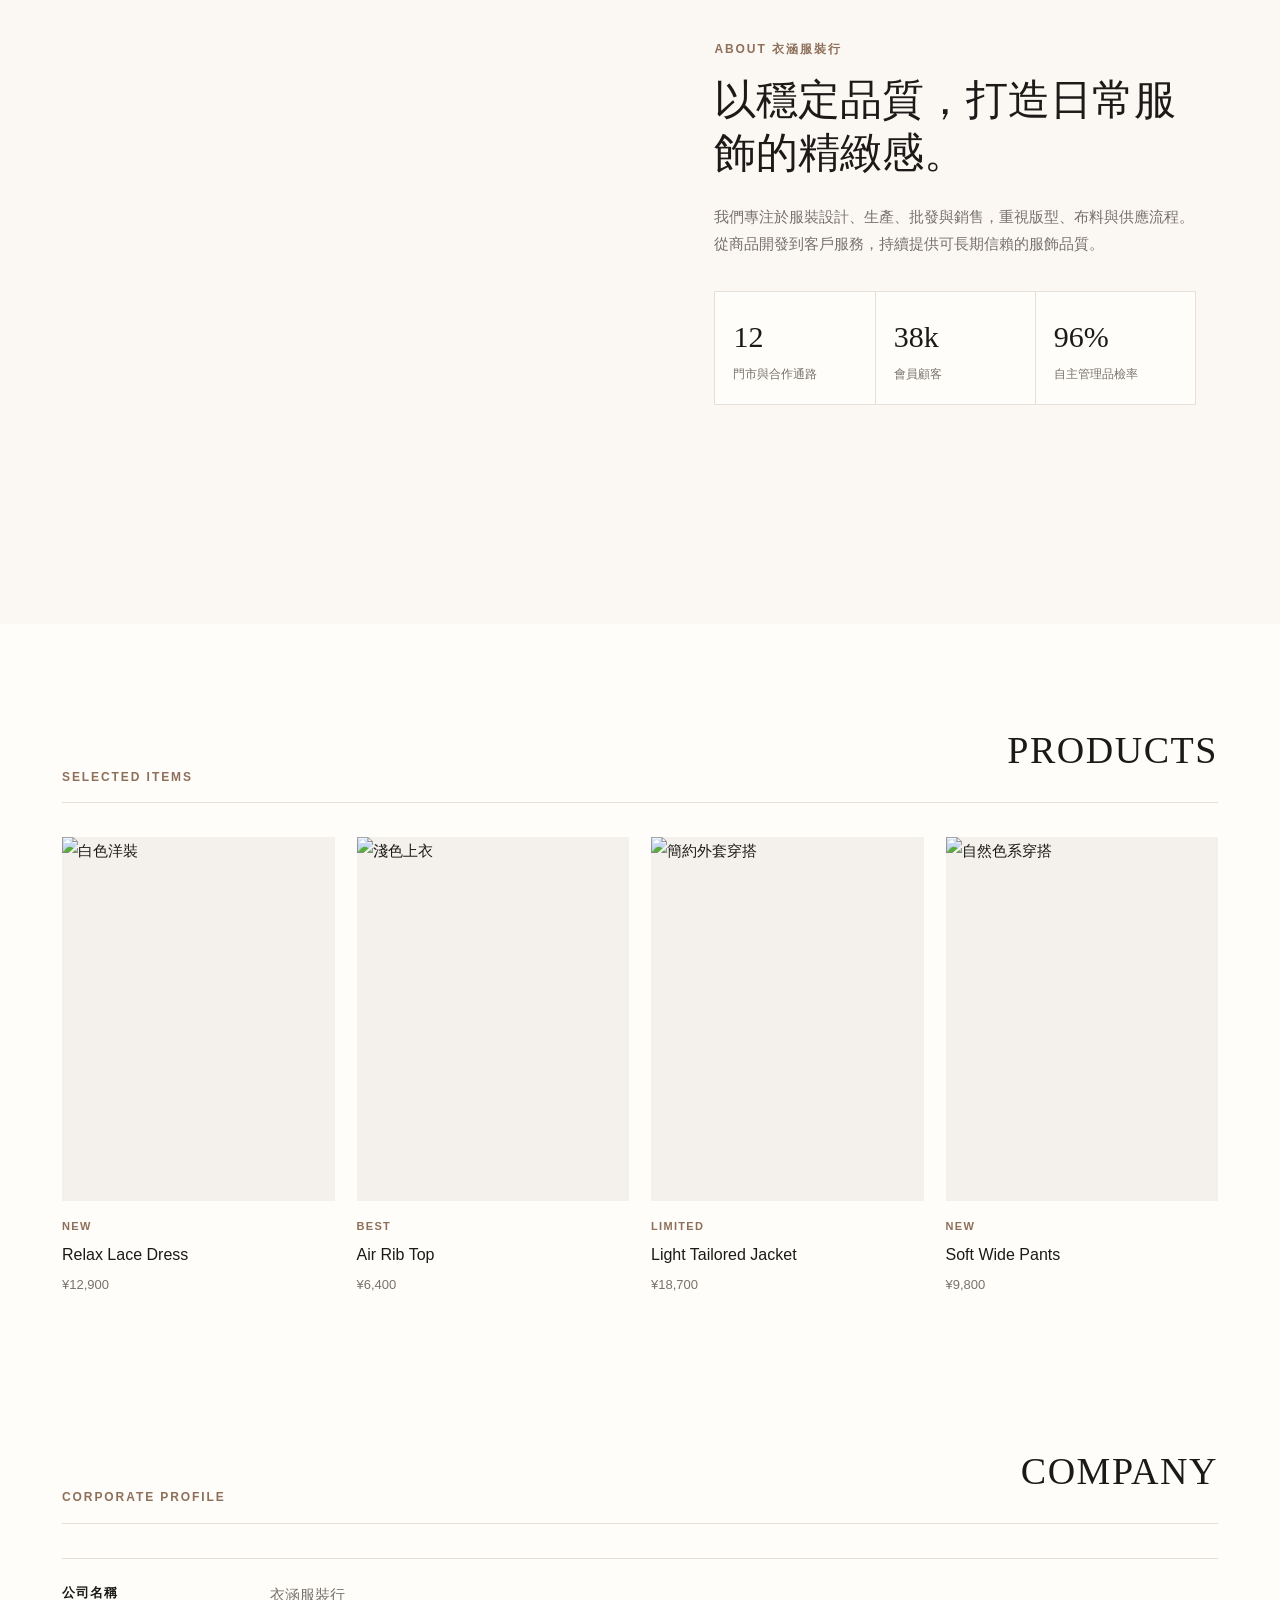
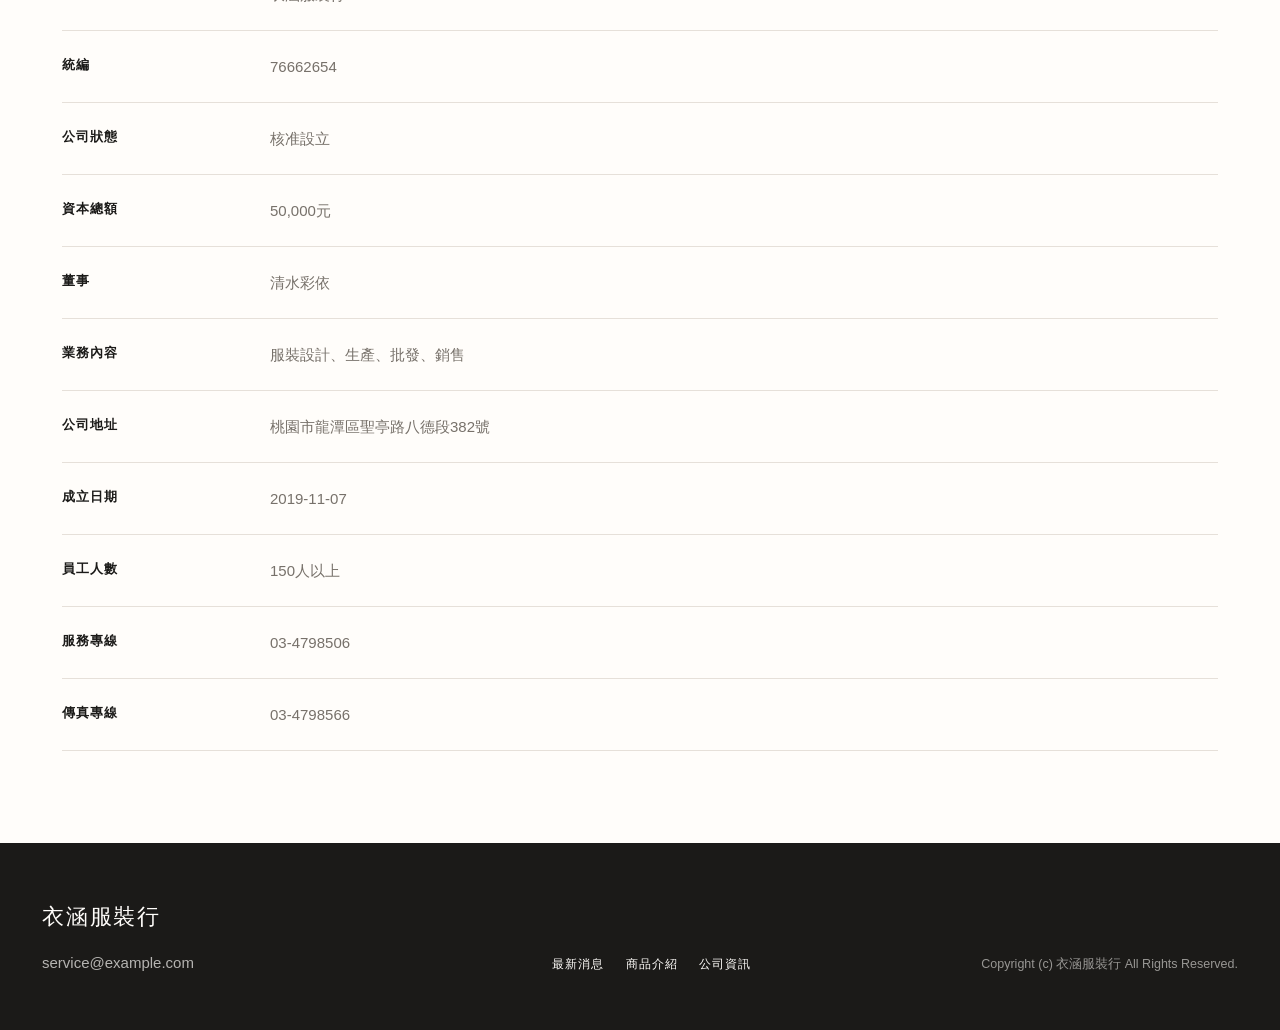
==== commit 4c6b5a66: "Add company registration details" ====
--- a/index.html
+++ b/index.html
@@ -231,6 +231,18 @@
             <span role="cell">衣涵服裝行</span>
           </div>
           <div role="row">
+            <strong role="cell">統編</strong>
+            <span role="cell">76662654</span>
+          </div>
+          <div role="row">
+            <strong role="cell">公司狀態</strong>
+            <span role="cell">核准設立</span>
+          </div>
+          <div role="row">
+            <strong role="cell">資本總額</strong>
+            <span role="cell">50,000元</span>
+          </div>
+          <div role="row">
             <strong role="cell">董事</strong>
             <span role="cell">清水彩依</span>
           </div>
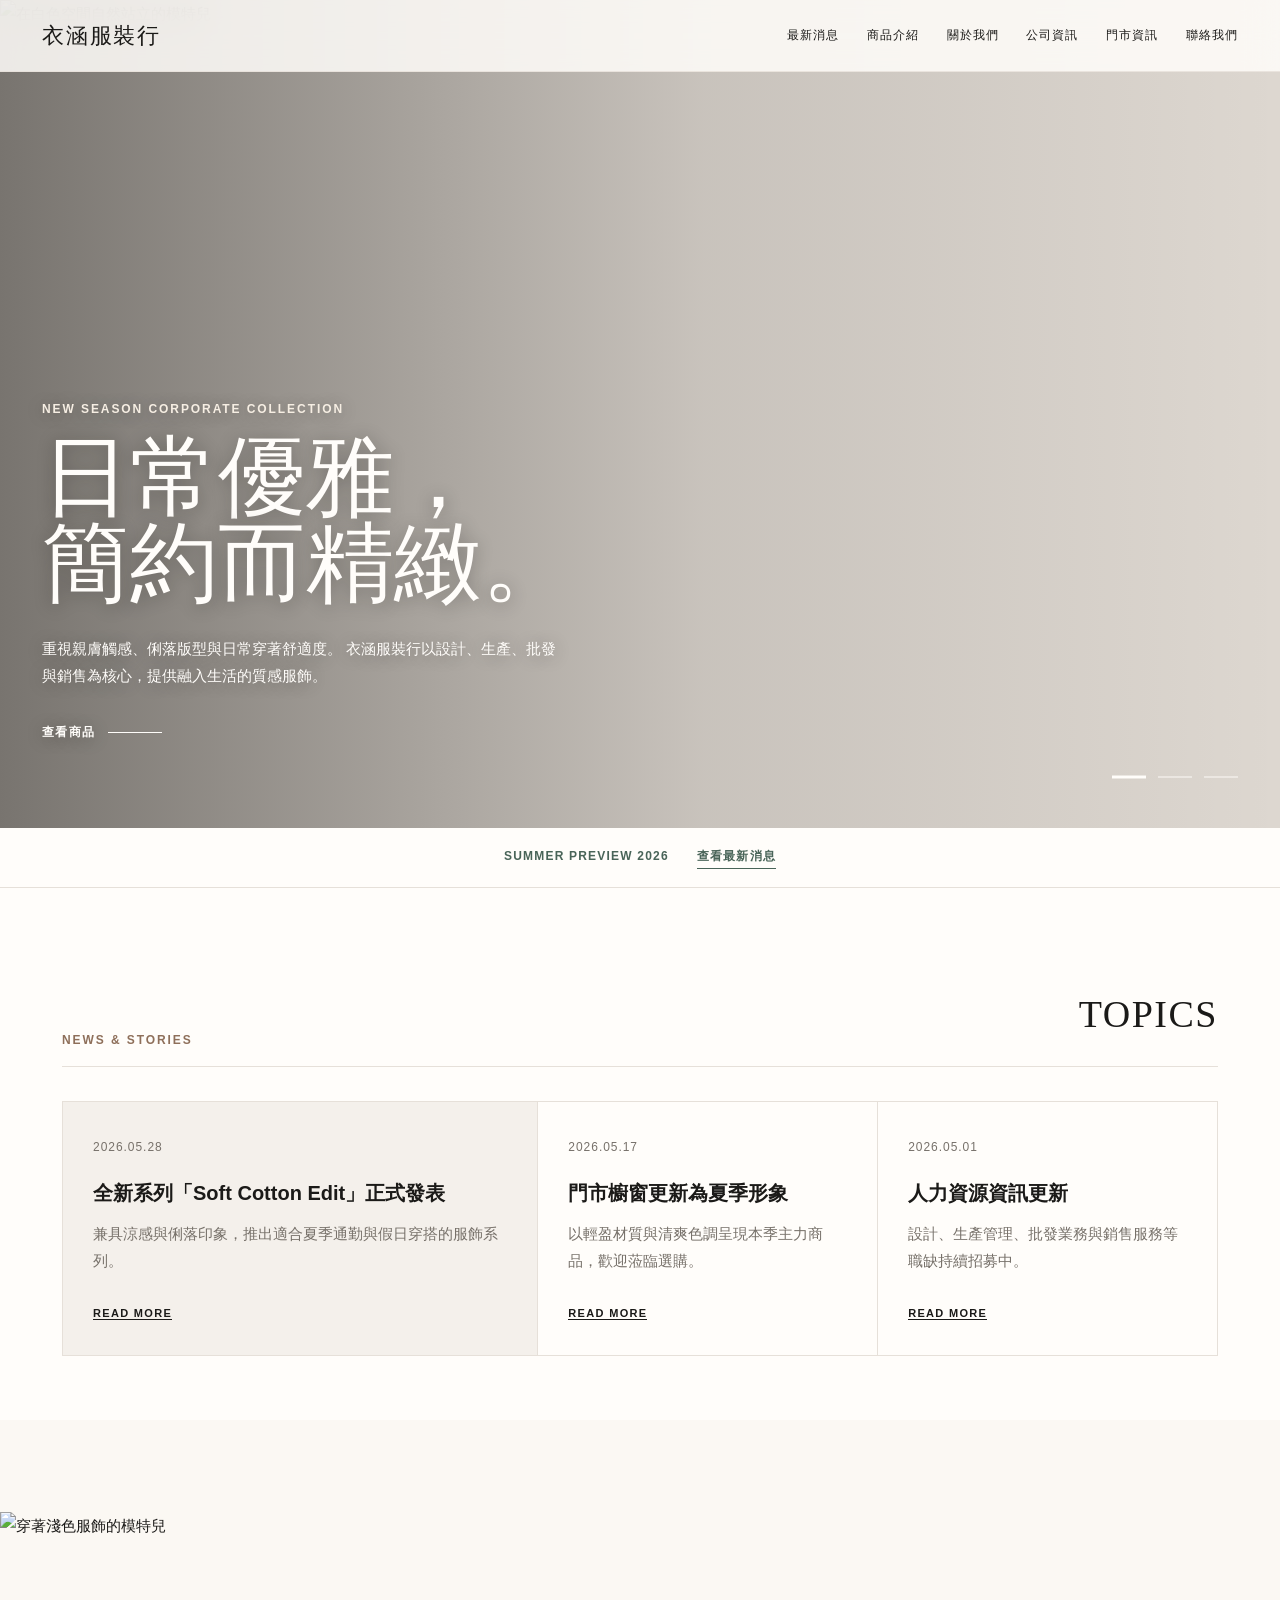
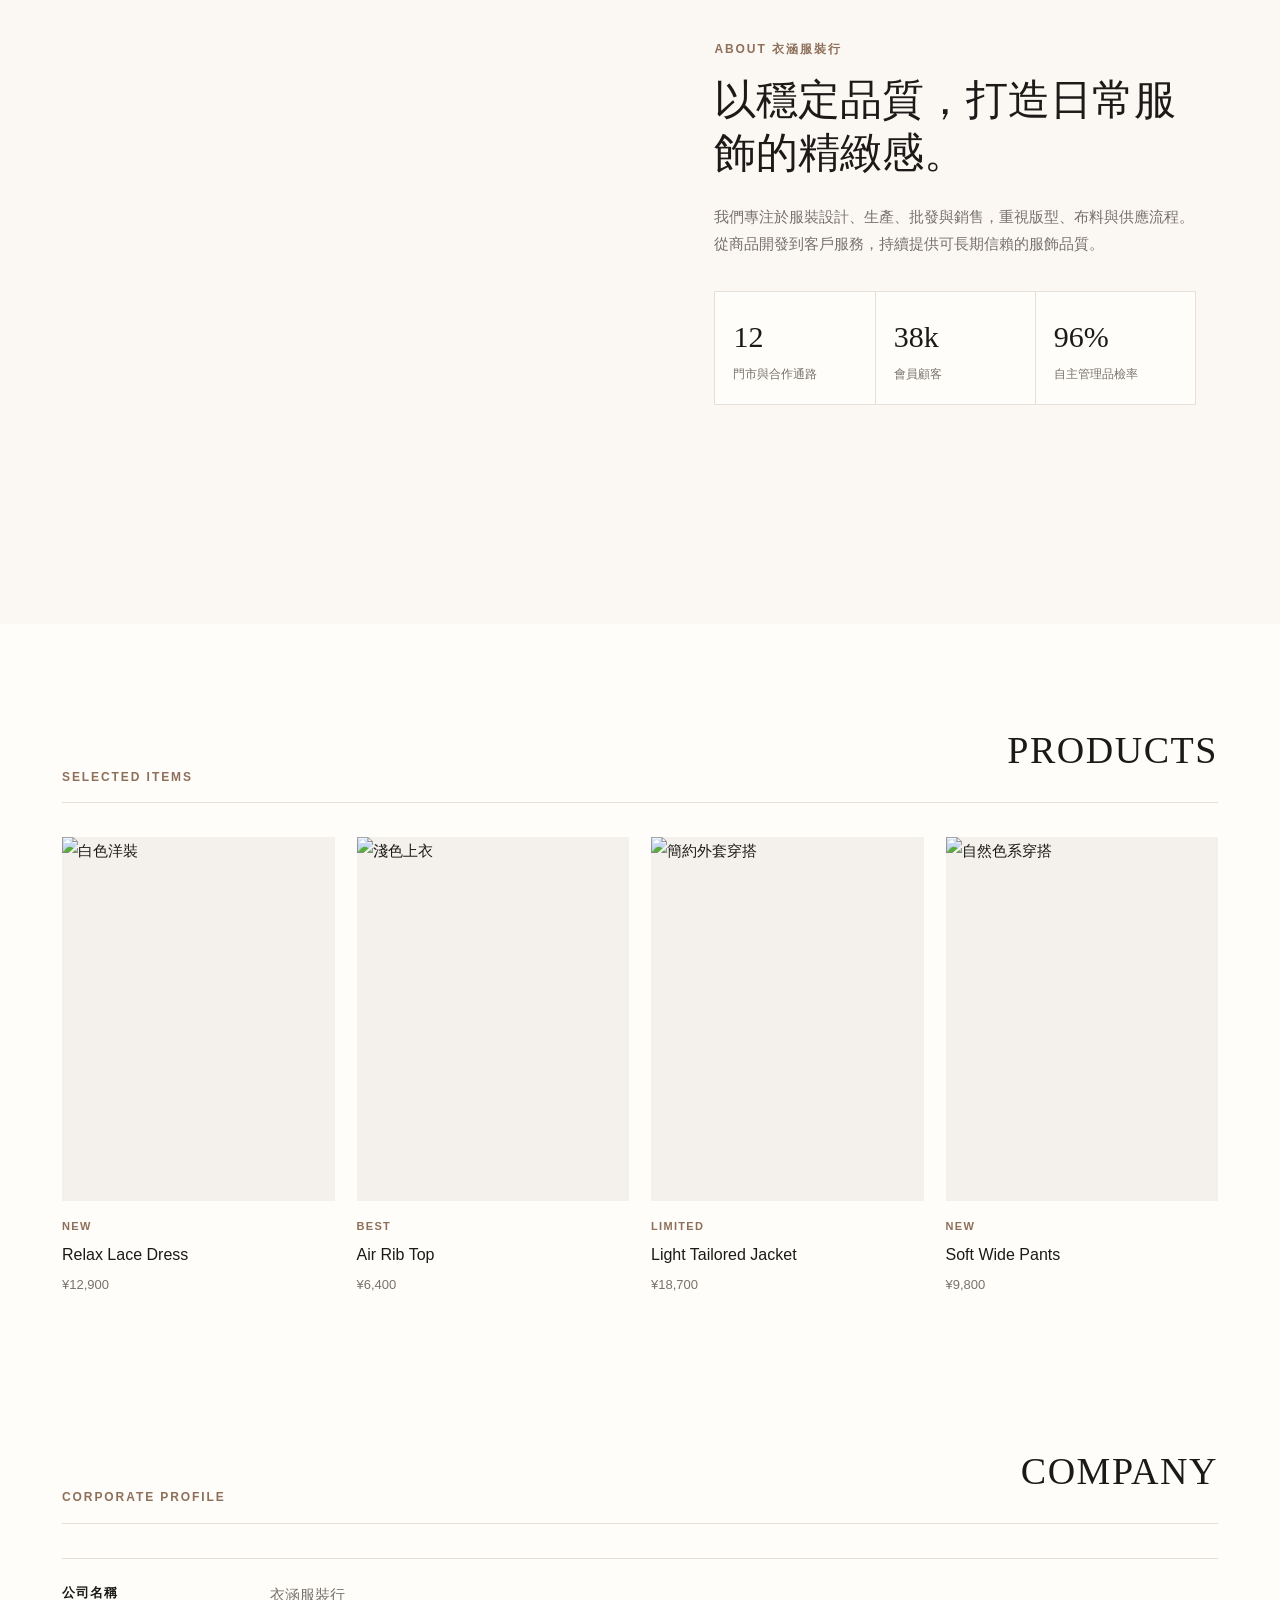
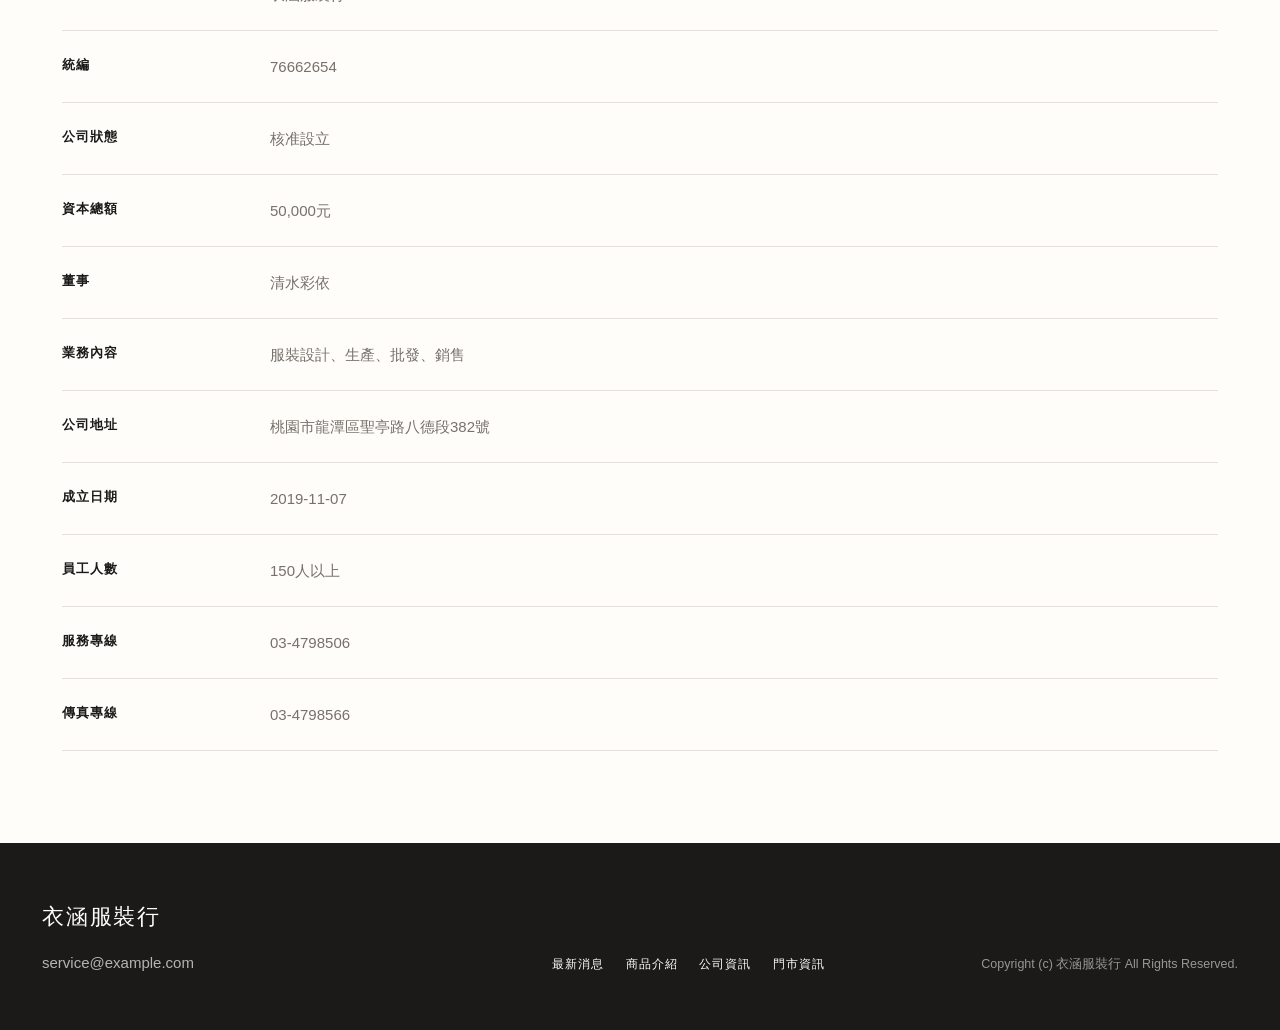
==== commit df17125d: "Add store information page" ====
--- a/index.html
+++ b/index.html
@@ -1,5 +1,5 @@
 <!doctype html>
-<html lang="ja">
+<html lang="zh-Hant">
   <head>
     <meta charset="utf-8">
     <meta name="viewport" content="width=device-width, initial-scale=1">
@@ -23,6 +23,7 @@
         <a href="#products">商品介紹</a>
         <a href="#about">關於我們</a>
         <a href="#company">公司資訊</a>
+        <a href="store.html">門市資訊</a>
         <a href="#contact">聯絡我們</a>
       </nav>
     </header>
@@ -283,6 +284,7 @@
         <a href="#topics">最新消息</a>
         <a href="#products">商品介紹</a>
         <a href="#company">公司資訊</a>
+        <a href="store.html">門市資訊</a>
       </nav>
       <small>Copyright (c) 衣涵服裝行 All Rights Reserved.</small>
     </footer>
--- a/styles.css
+++ b/styles.css
@@ -470,6 +470,109 @@
   color: var(--muted);
 }
 
+.page-hero {
+  padding: 150px 42px 72px;
+  background: var(--soft);
+  border-bottom: 1px solid var(--line);
+}
+
+.page-hero h1 {
+  margin: 0;
+  color: var(--ink);
+}
+
+.page-hero p:not(.eyebrow) {
+  max-width: 620px;
+  margin: 24px 0 0;
+  color: var(--muted);
+}
+
+.inner-layout {
+  display: grid;
+  grid-template-columns: 220px minmax(0, 1fr);
+  gap: 58px;
+  align-items: start;
+}
+
+.side-menu {
+  position: sticky;
+  top: 96px;
+  display: grid;
+  gap: 4px;
+  border-top: 1px solid var(--line);
+}
+
+.side-menu h2 {
+  margin: 0;
+  padding: 18px 0 12px;
+  font-family: Georgia, "Times New Roman", serif;
+  font-size: 24px;
+  font-weight: 400;
+  letter-spacing: 0.08em;
+}
+
+.side-menu a {
+  padding: 12px 0;
+  border-top: 1px solid var(--line);
+  color: var(--muted);
+  font-size: 13px;
+  letter-spacing: 0.08em;
+}
+
+.side-menu a[aria-current="page"] {
+  color: var(--ink);
+  font-weight: 700;
+}
+
+.store-heading {
+  margin-bottom: 22px;
+}
+
+.store-list {
+  display: grid;
+  gap: 1px;
+  background: var(--line);
+  border: 1px solid var(--line);
+}
+
+.store-card {
+  display: grid;
+  grid-template-columns: minmax(210px, 0.34fr) minmax(0, 1fr);
+  gap: 32px;
+  padding: 28px 30px;
+  background: var(--paper);
+}
+
+.store-card h3 {
+  margin: 0;
+  font-size: 20px;
+  line-height: 1.45;
+}
+
+.store-card dl {
+  display: grid;
+  gap: 10px;
+  margin: 0;
+}
+
+.store-card dl div {
+  display: grid;
+  grid-template-columns: 82px minmax(0, 1fr);
+  gap: 18px;
+}
+
+.store-card dt {
+  color: var(--ink);
+  font-size: 13px;
+  font-weight: 700;
+  letter-spacing: 0.08em;
+}
+
+.store-card dd {
+  margin: 0;
+  color: var(--muted);
+}
+
 .site-footer {
   display: grid;
   grid-template-columns: 1.2fr 1fr auto;
@@ -573,6 +676,25 @@
   .site-footer {
     grid-template-columns: 1fr;
   }
+
+  .page-hero {
+    padding: 128px 24px 56px;
+  }
+
+  .inner-layout {
+    grid-template-columns: 1fr;
+    gap: 34px;
+  }
+
+  .side-menu {
+    position: static;
+  }
+
+  .store-card {
+    grid-template-columns: 1fr;
+    gap: 16px;
+    padding: 24px;
+  }
 }
 
 @media (max-width: 560px) {
@@ -608,4 +730,9 @@
     grid-template-columns: 1fr;
     gap: 8px;
   }
-}
+
+  .store-card dl div {
+    grid-template-columns: 1fr;
+    gap: 2px;
+  }
+}
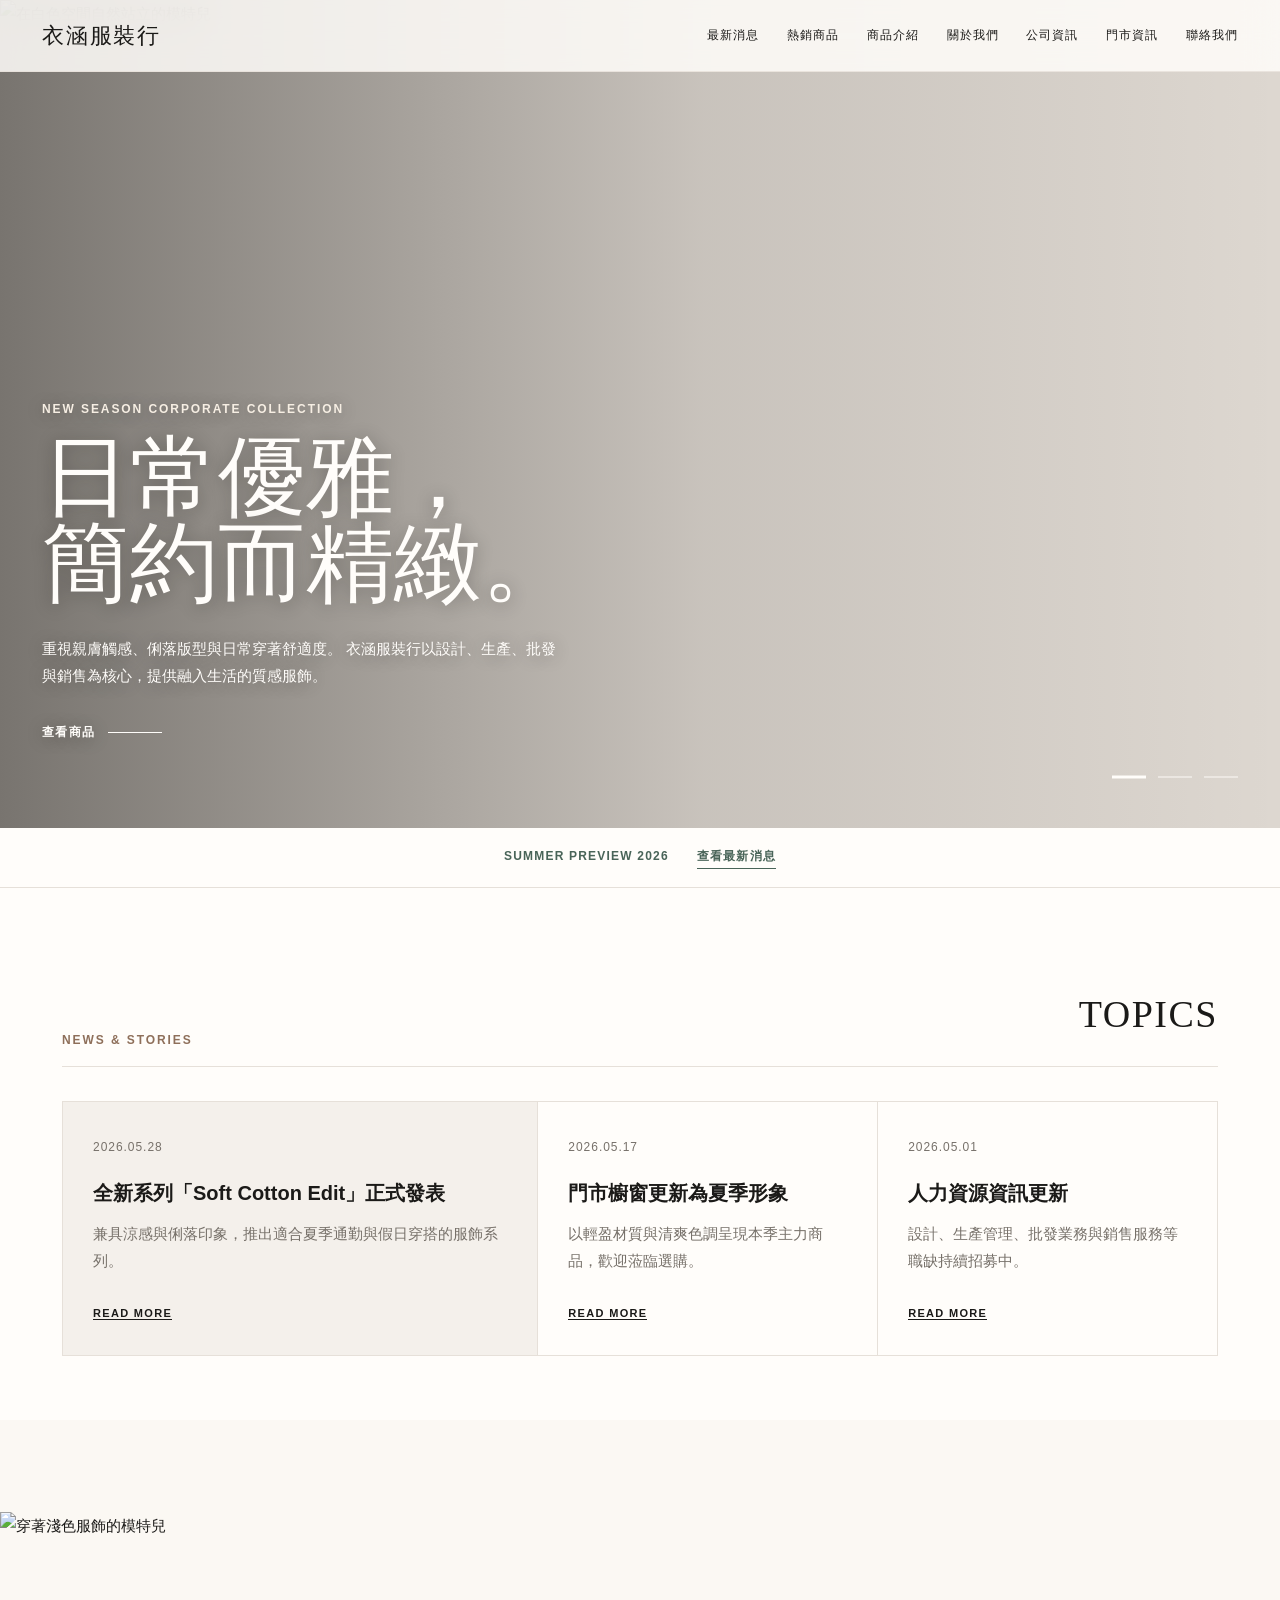
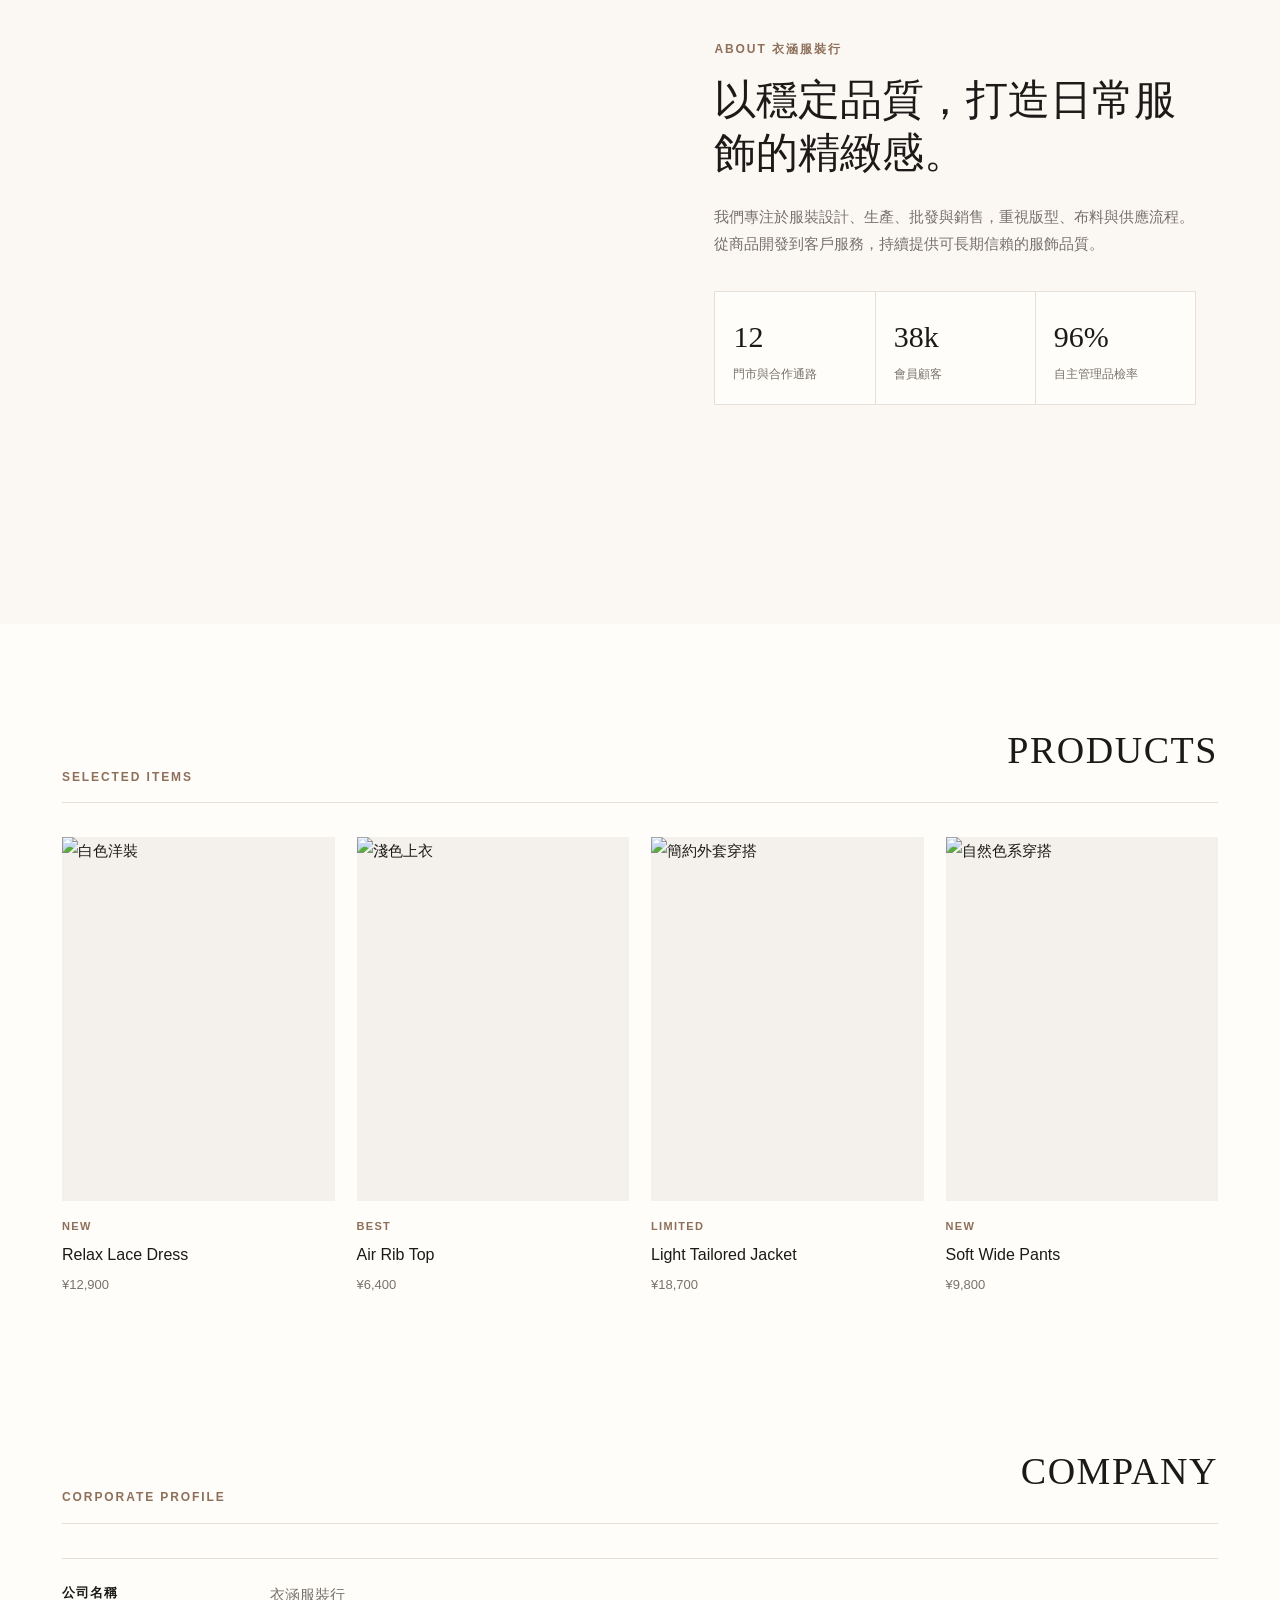
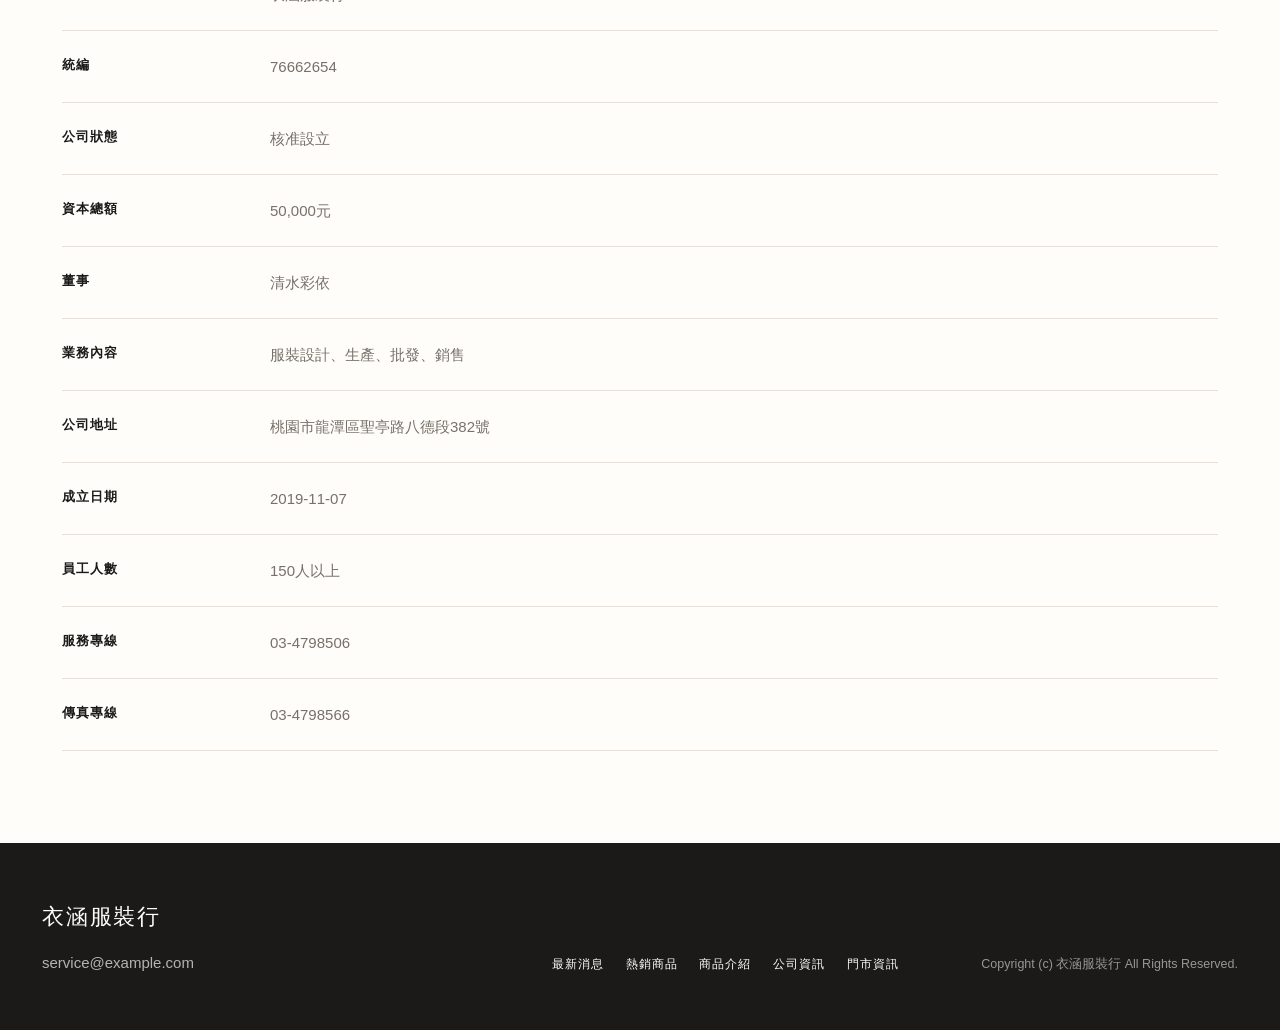
==== commit 498f75f0: "Add hot products page" ====
--- a/index.html
+++ b/index.html
@@ -20,6 +20,7 @@
       </button>
       <nav class="site-nav" data-nav>
         <a href="#topics">最新消息</a>
+        <a href="hot.html">熱銷商品</a>
         <a href="#products">商品介紹</a>
         <a href="#about">關於我們</a>
         <a href="#company">公司資訊</a>
@@ -282,6 +283,7 @@
       </div>
       <nav aria-label="頁尾導覽">
         <a href="#topics">最新消息</a>
+        <a href="hot.html">熱銷商品</a>
         <a href="#products">商品介紹</a>
         <a href="#company">公司資訊</a>
         <a href="store.html">門市資訊</a>
--- a/styles.css
+++ b/styles.css
@@ -573,6 +573,89 @@
   color: var(--muted);
 }
 
+.catalog-hero {
+  background: #fbf8f3;
+}
+
+.catalog-section {
+  max-width: 1440px;
+}
+
+.catalog-toolbar {
+  display: flex;
+  align-items: center;
+  justify-content: space-between;
+  gap: 24px;
+  margin-bottom: 28px;
+  padding-bottom: 18px;
+  border-bottom: 1px solid var(--line);
+  color: var(--muted);
+  font-size: 13px;
+}
+
+.breadcrumbs {
+  display: flex;
+  gap: 10px;
+}
+
+.catalog-toolbar label {
+  display: flex;
+  align-items: center;
+  gap: 12px;
+}
+
+.catalog-toolbar select {
+  min-width: 150px;
+  padding: 8px 30px 8px 10px;
+  background: var(--paper);
+  border: 1px solid var(--line);
+  border-radius: 0;
+  color: var(--ink);
+  font: inherit;
+}
+
+.hot-product-grid {
+  display: grid;
+  grid-template-columns: repeat(4, minmax(0, 1fr));
+  gap: 20px;
+}
+
+.hot-product-card img {
+  aspect-ratio: 4 / 5;
+  object-fit: cover;
+  background: var(--soft);
+}
+
+.hot-product-card h2 {
+  margin: 12px 0 4px;
+  font-size: 14px;
+  font-weight: 500;
+  line-height: 1.5;
+}
+
+.price {
+  display: flex;
+  gap: 10px;
+  margin: 0;
+  font-size: 13px;
+  line-height: 1.5;
+}
+
+.price s {
+  color: var(--ink);
+}
+
+.price span {
+  color: #b2443a;
+}
+
+.sizes {
+  margin: 6px 0 0;
+  color: var(--muted);
+  font-size: 13px;
+  letter-spacing: 0.04em;
+}
+
 .site-footer {
   display: grid;
   grid-template-columns: 1.2fr 1fr auto;
@@ -648,7 +731,8 @@
   }
 
   .topics-list,
-  .product-grid {
+  .product-grid,
+  .hot-product-grid {
     grid-template-columns: repeat(2, minmax(0, 1fr));
   }
 
@@ -695,6 +779,11 @@
     gap: 16px;
     padding: 24px;
   }
+
+  .catalog-toolbar {
+    align-items: stretch;
+    flex-direction: column;
+  }
 }
 
 @media (max-width: 560px) {
@@ -712,6 +801,7 @@
 
   .topics-list,
   .product-grid,
+  .hot-product-grid,
   .stats {
     grid-template-columns: 1fr;
   }
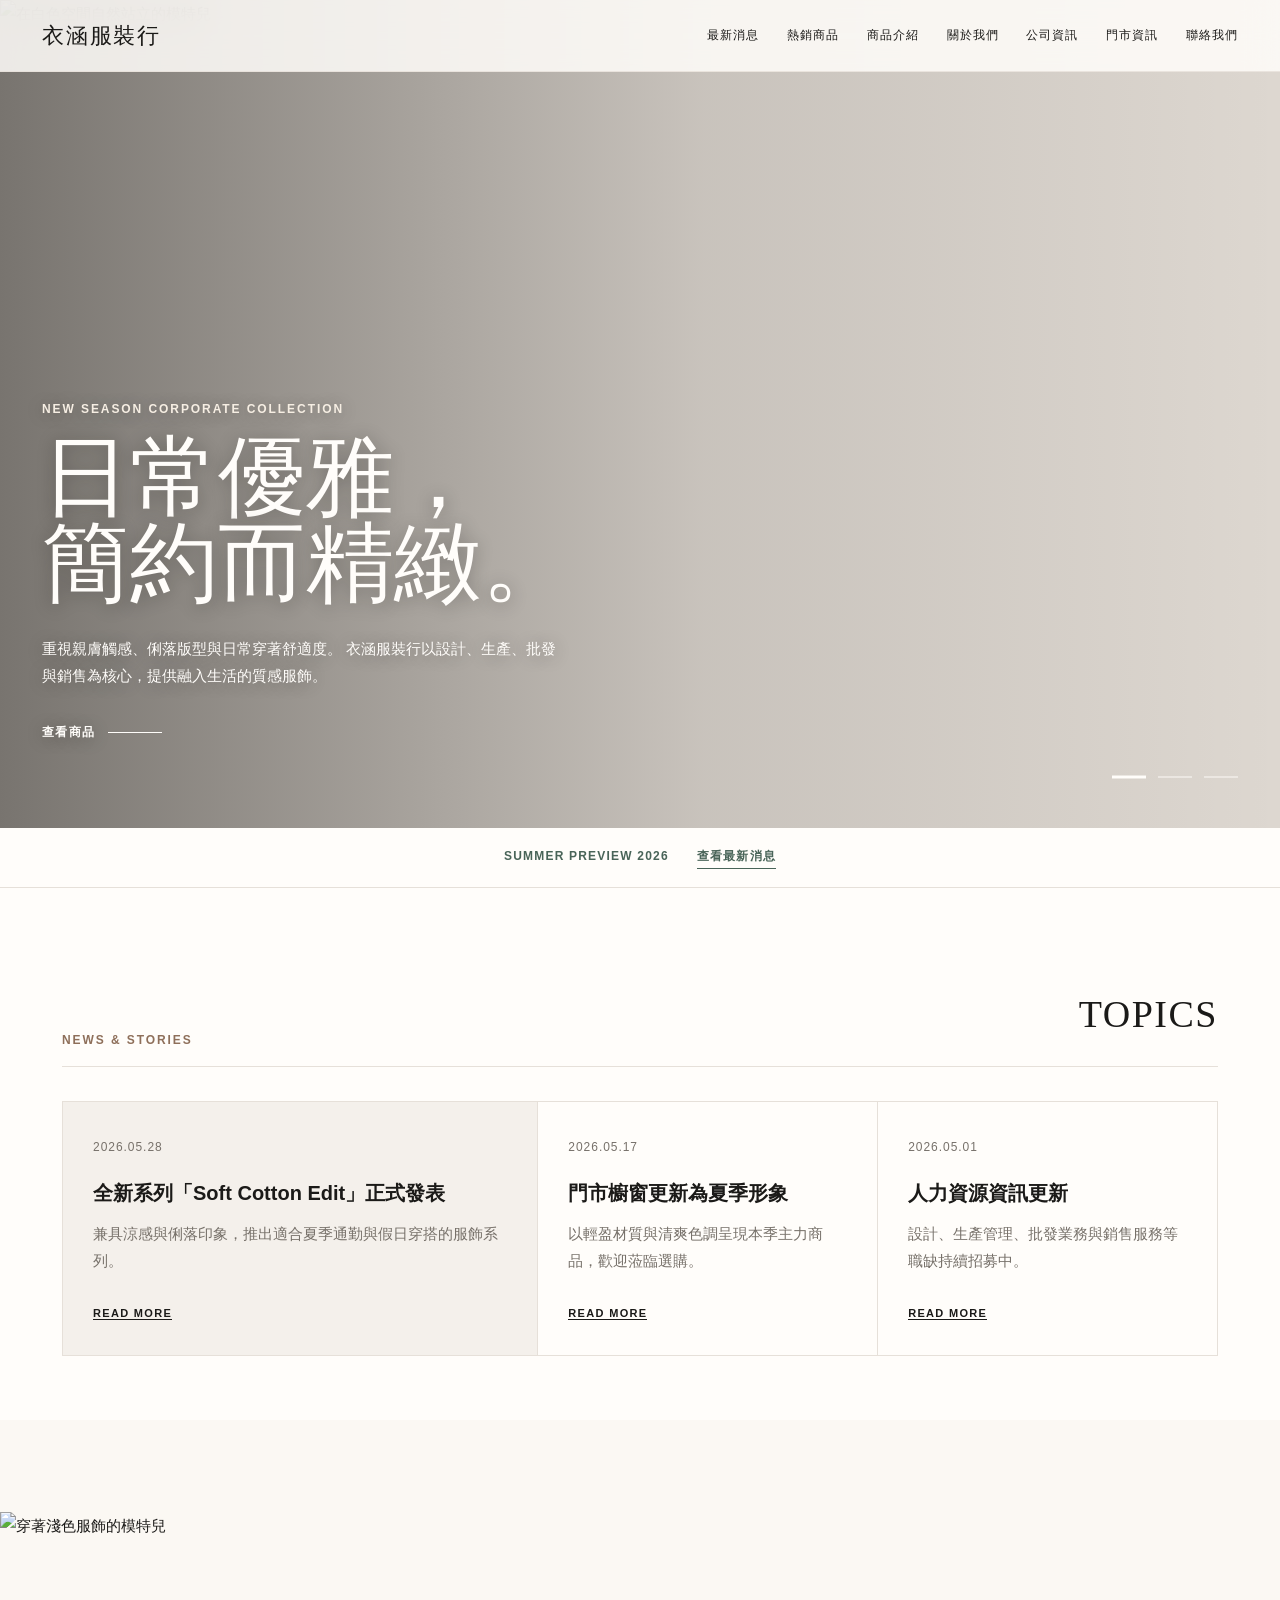
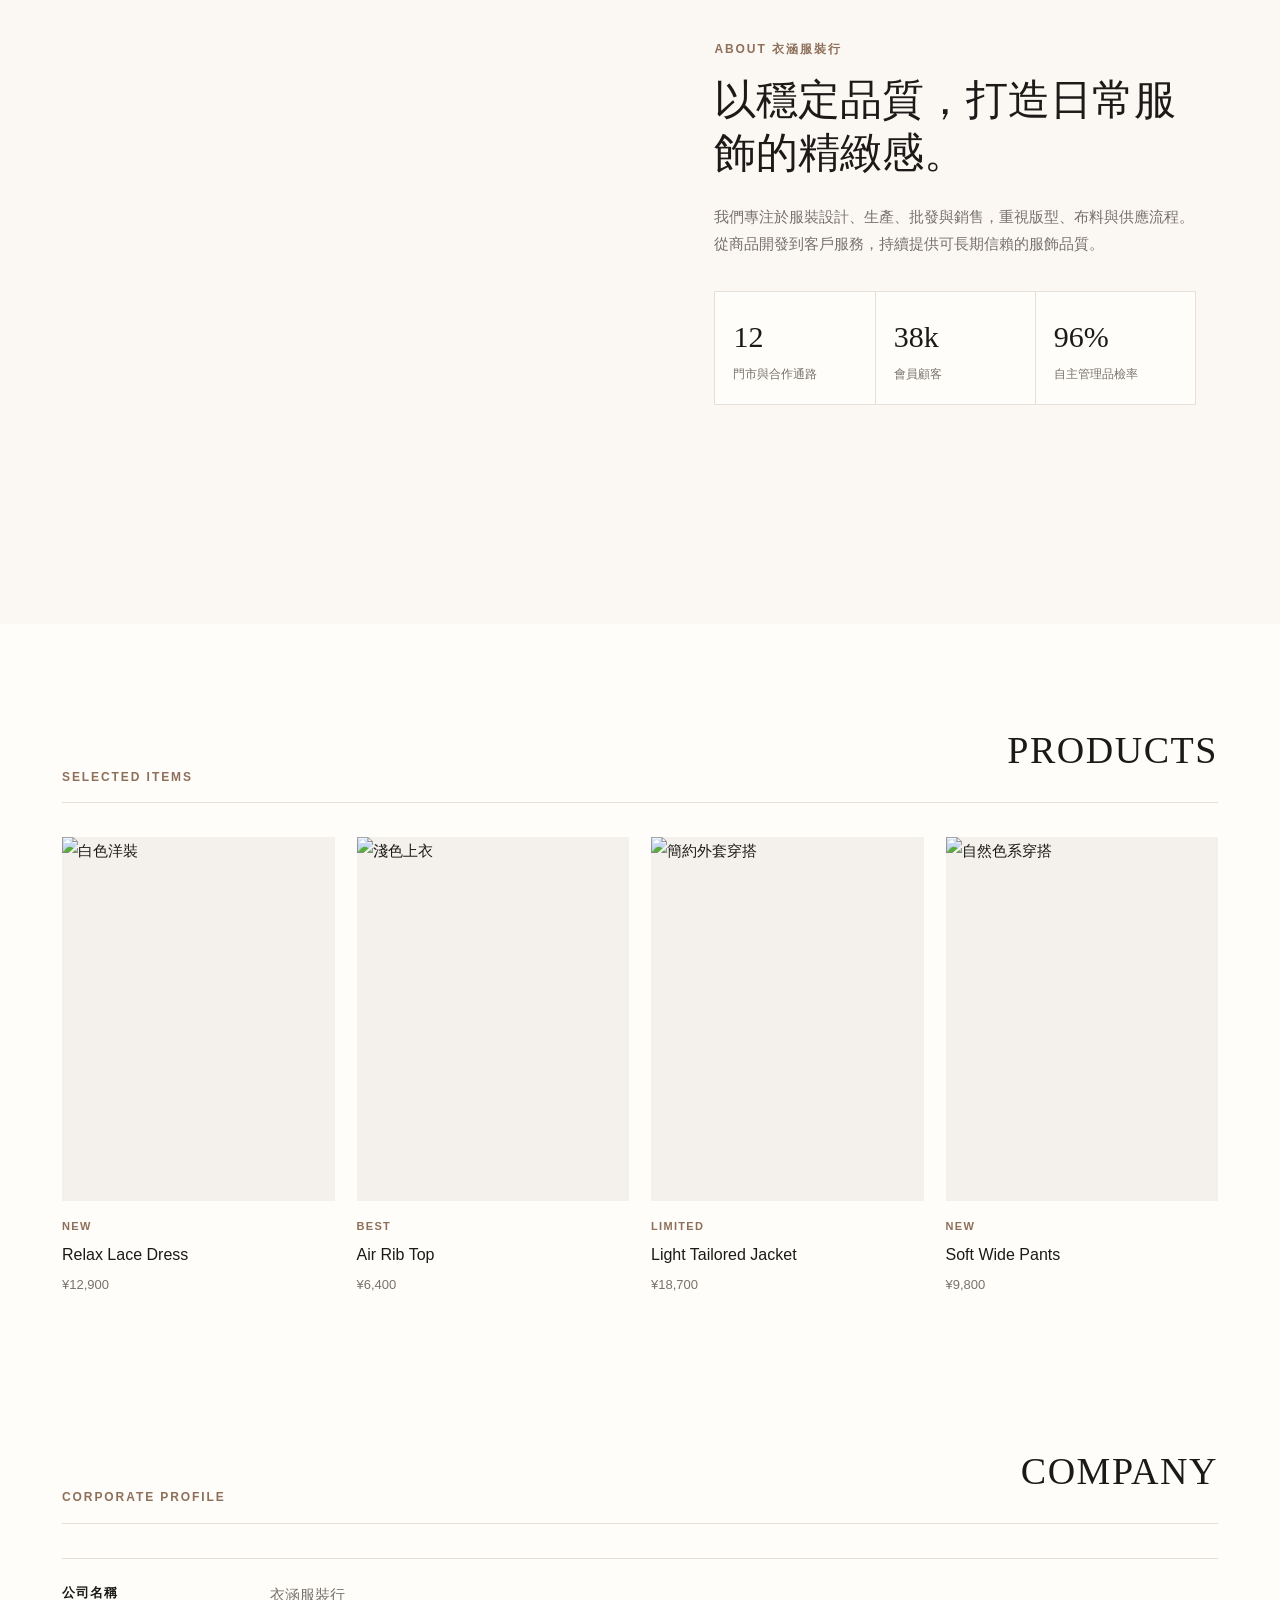
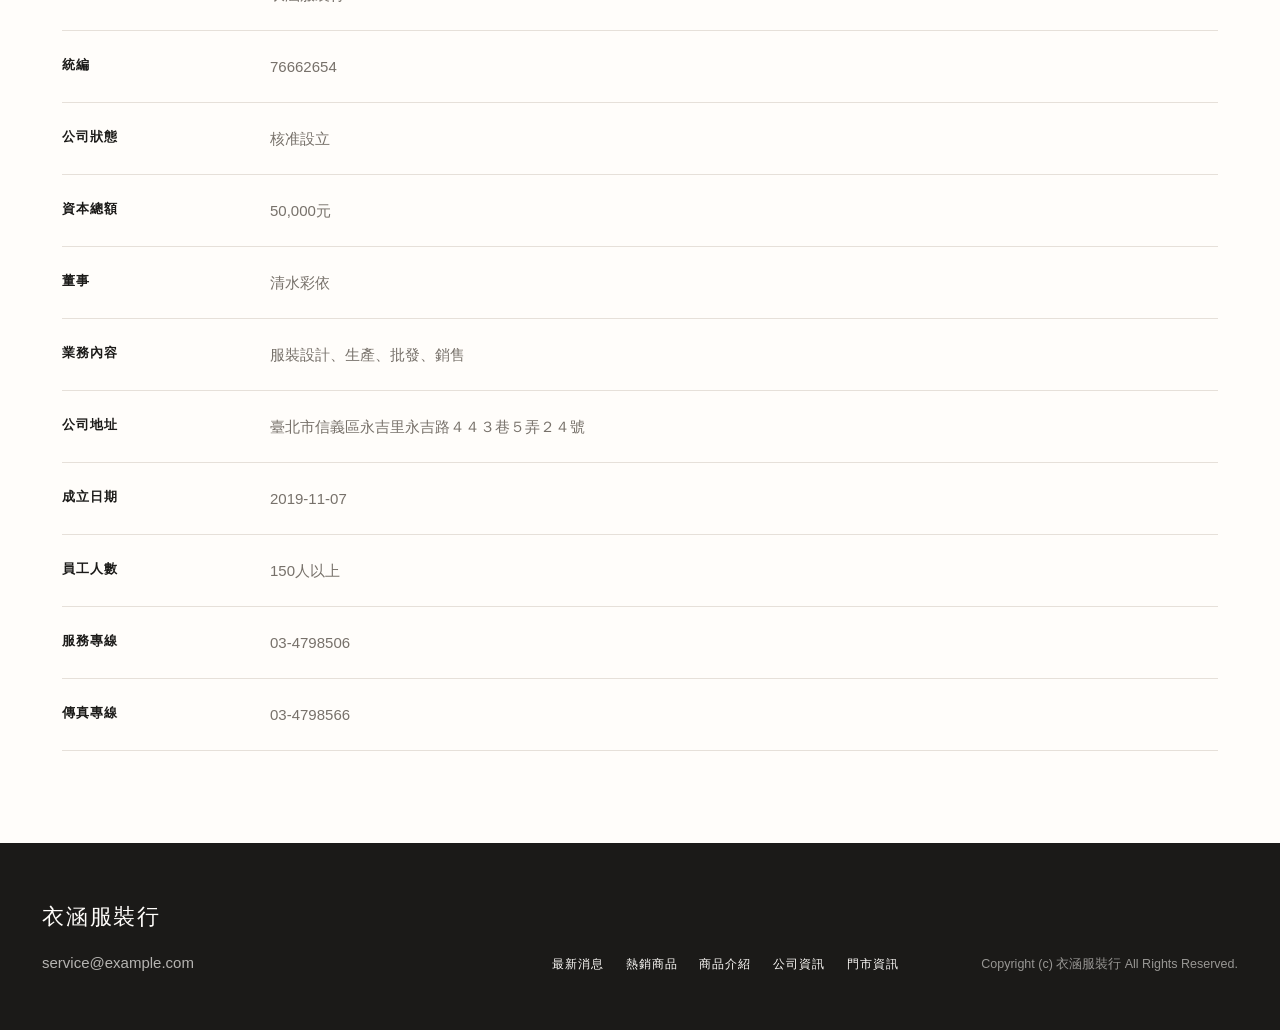
==== commit 491c5a09: "Update company address" ====
--- a/index.html
+++ b/index.html
@@ -254,7 +254,7 @@
           </div>
           <div role="row">
             <strong role="cell">公司地址</strong>
-            <span role="cell">桃園市龍潭區聖亭路八德段382號</span>
+            <span role="cell">臺北市信義區永吉里永吉路４４３巷５弄２４號</span>
           </div>
           <div role="row">
             <strong role="cell">成立日期</strong>
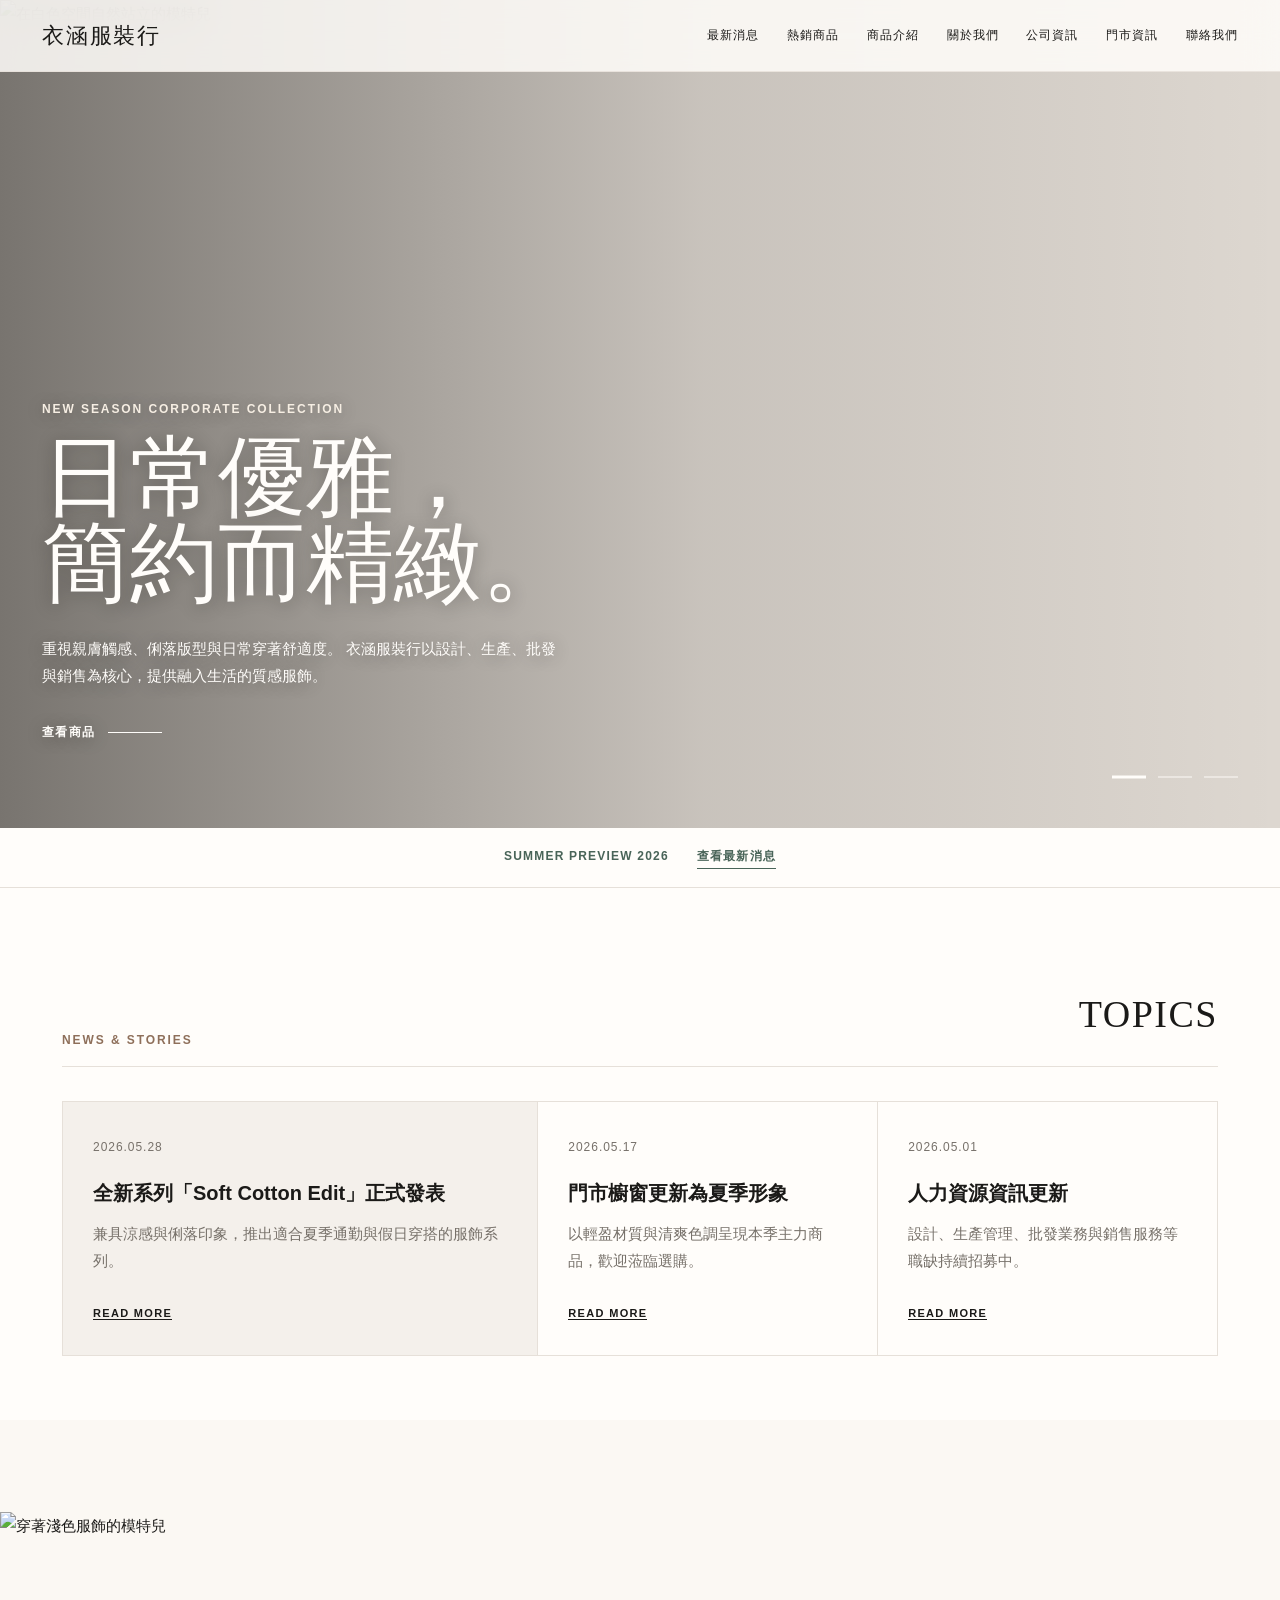
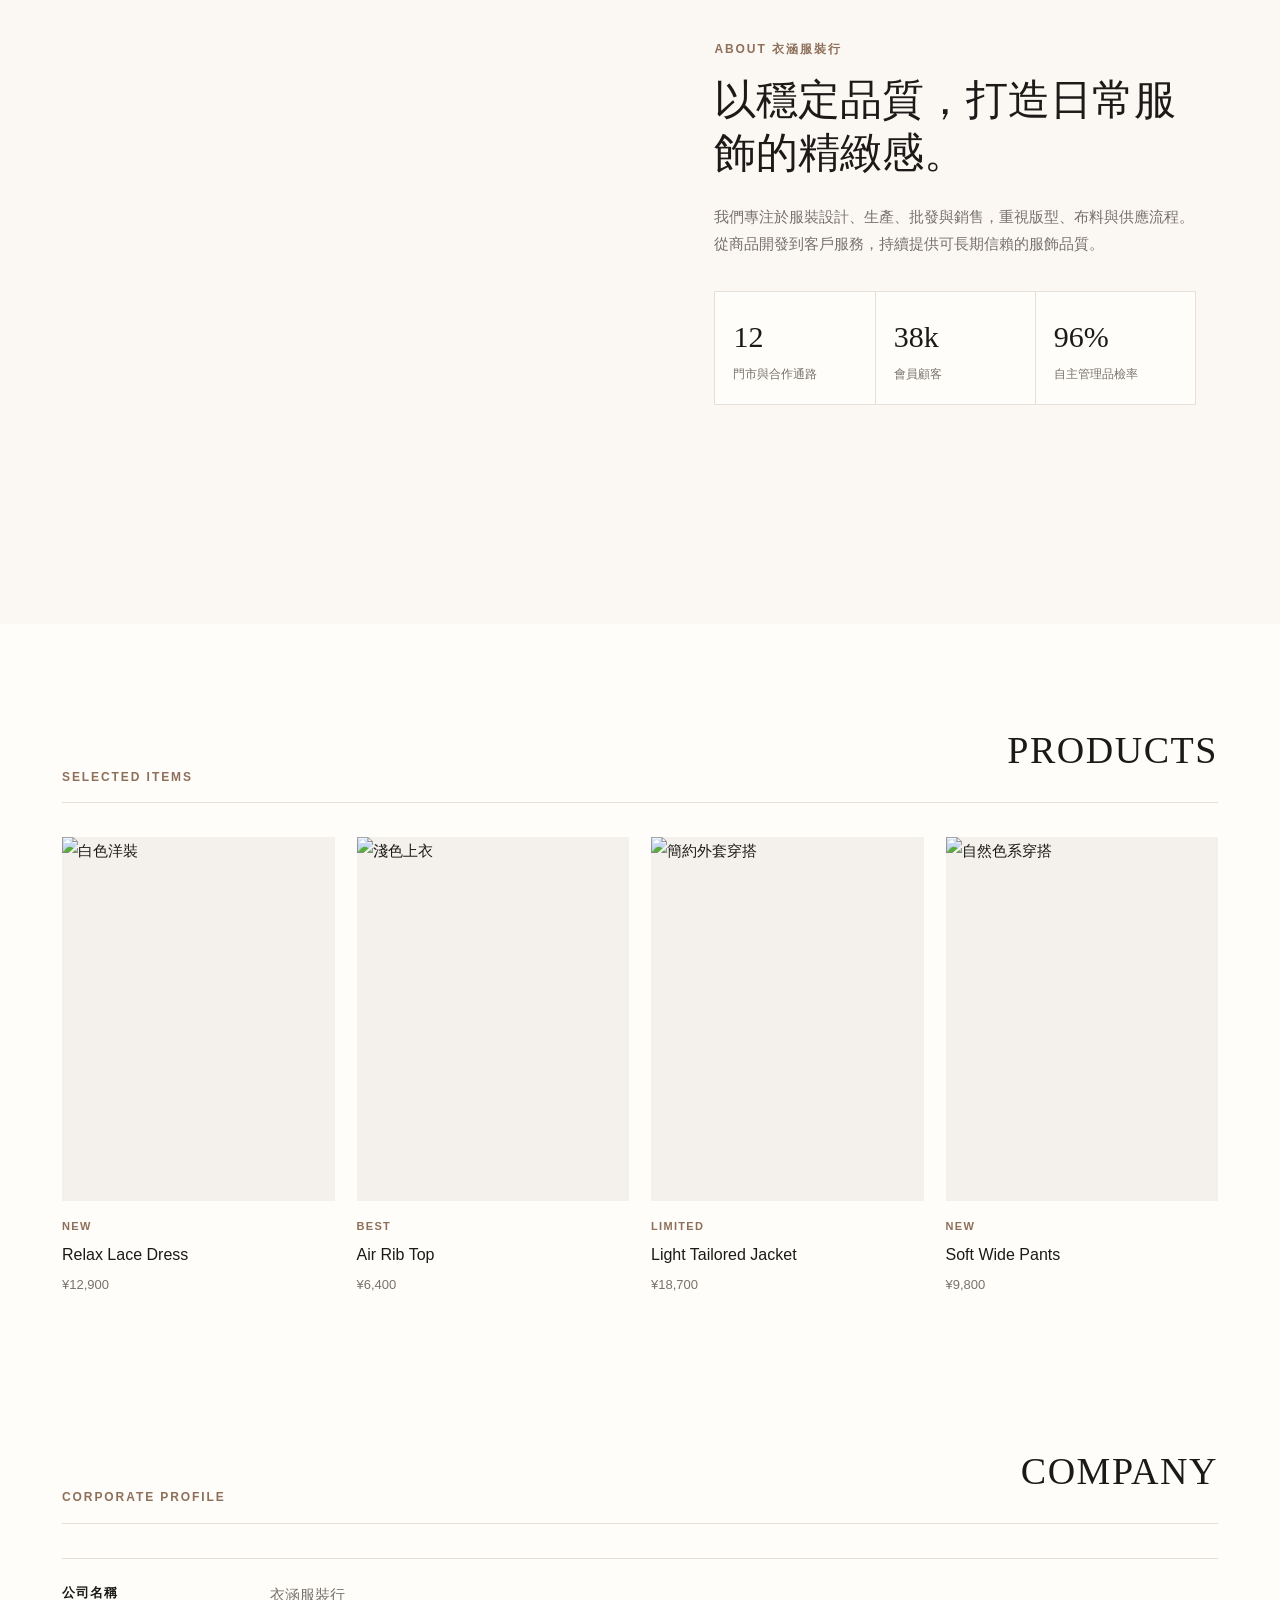
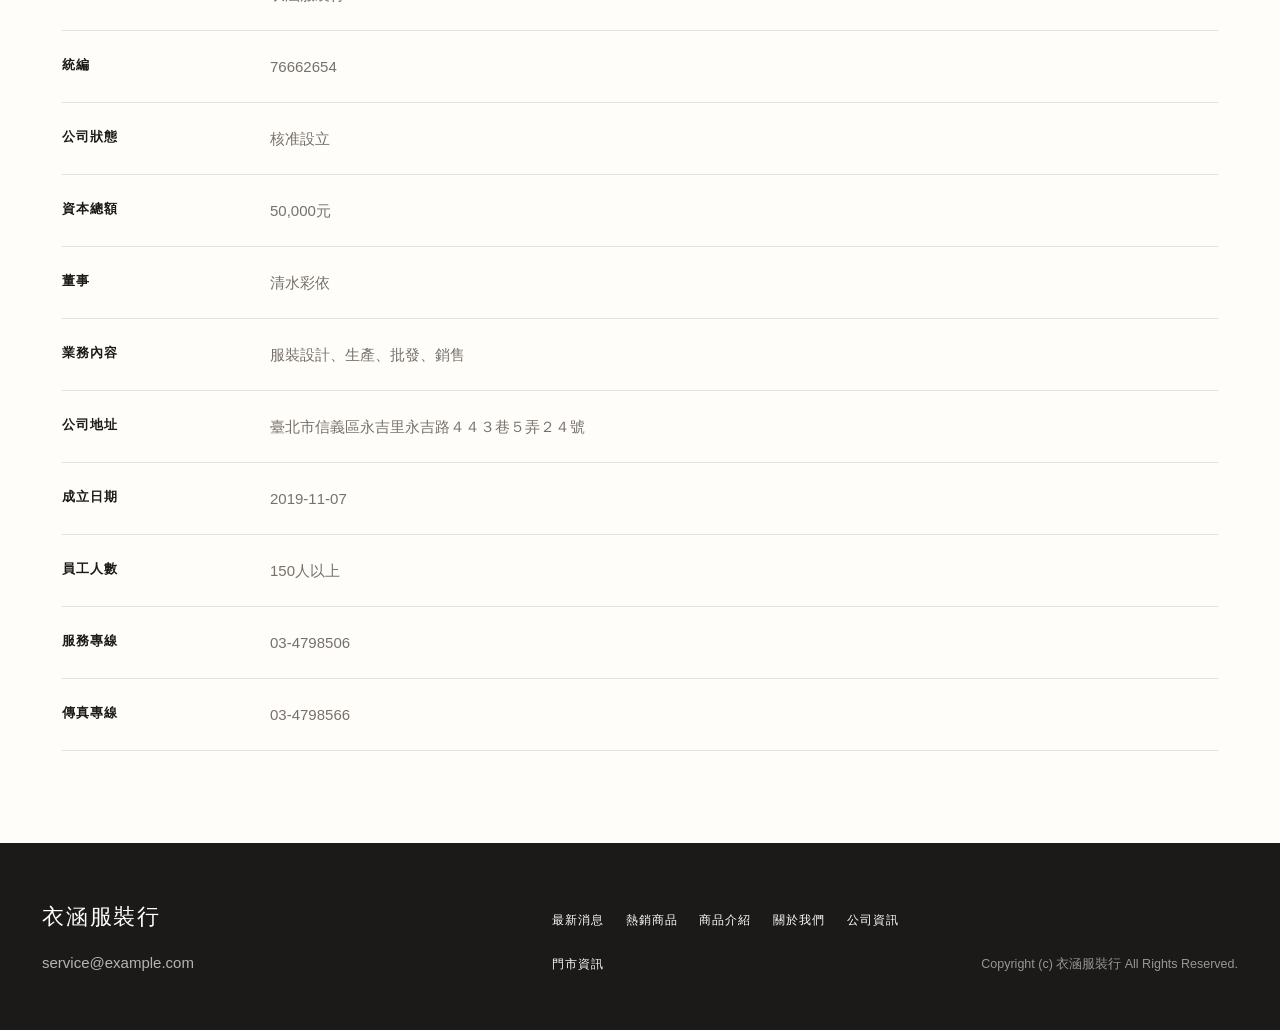
==== commit 9be96568: "Add about page" ====
--- a/index.html
+++ b/index.html
@@ -22,7 +22,7 @@
         <a href="#topics">最新消息</a>
         <a href="hot.html">熱銷商品</a>
         <a href="#products">商品介紹</a>
-        <a href="#about">關於我們</a>
+        <a href="about.html">關於我們</a>
         <a href="#company">公司資訊</a>
         <a href="store.html">門市資訊</a>
         <a href="#contact">聯絡我們</a>
@@ -94,7 +94,7 @@
                 從設計、生產到銷售服務，建立穩定且完整的服飾供應流程。
                 讓每一次選購都更安心、更有質感。
               </p>
-              <a class="text-link" href="#about">關於我們</a>
+              <a class="text-link" href="about.html">關於我們</a>
             </div>
           </article>
         </div>
@@ -285,6 +285,7 @@
         <a href="#topics">最新消息</a>
         <a href="hot.html">熱銷商品</a>
         <a href="#products">商品介紹</a>
+        <a href="about.html">關於我們</a>
         <a href="#company">公司資訊</a>
         <a href="store.html">門市資訊</a>
       </nav>
--- a/styles.css
+++ b/styles.css
@@ -487,6 +487,12 @@
   color: var(--muted);
 }
 
+.about-page-hero {
+  background:
+    linear-gradient(90deg, rgba(255, 253, 250, 0.94), rgba(255, 253, 250, 0.78)),
+    url("https://images.unsplash.com/photo-1496747611176-843222e1e57c?auto=format&fit=crop&w=1600&q=82") center / cover;
+}
+
 .inner-layout {
   display: grid;
   grid-template-columns: 220px minmax(0, 1fr);
@@ -569,6 +575,60 @@
 }
 
 .store-card dd {
+  margin: 0;
+  color: var(--muted);
+}
+
+.about-detail {
+  display: grid;
+  gap: 52px;
+}
+
+.about-intro-block {
+  display: grid;
+  gap: 20px;
+  max-width: 820px;
+}
+
+.about-intro-block h2 {
+  margin: 0;
+  font-family: Georgia, "Times New Roman", serif;
+  font-size: 42px;
+  font-weight: 400;
+  line-height: 1.25;
+}
+
+.about-intro-block p {
+  margin: 0;
+  color: var(--muted);
+}
+
+.about-feature-grid {
+  display: grid;
+  grid-template-columns: repeat(3, minmax(0, 1fr));
+  gap: 1px;
+  background: var(--line);
+  border: 1px solid var(--line);
+}
+
+.about-feature-grid article {
+  min-height: 220px;
+  padding: 26px;
+  background: var(--paper);
+}
+
+.about-feature-grid span {
+  color: var(--accent);
+  font-family: Georgia, "Times New Roman", serif;
+  font-size: 28px;
+}
+
+.about-feature-grid h3 {
+  margin: 18px 0 10px;
+  font-size: 20px;
+}
+
+.about-feature-grid p {
   margin: 0;
   color: var(--muted);
 }
@@ -780,6 +840,10 @@
     padding: 24px;
   }
 
+  .about-feature-grid {
+    grid-template-columns: 1fr;
+  }
+
   .catalog-toolbar {
     align-items: stretch;
     flex-direction: column;
